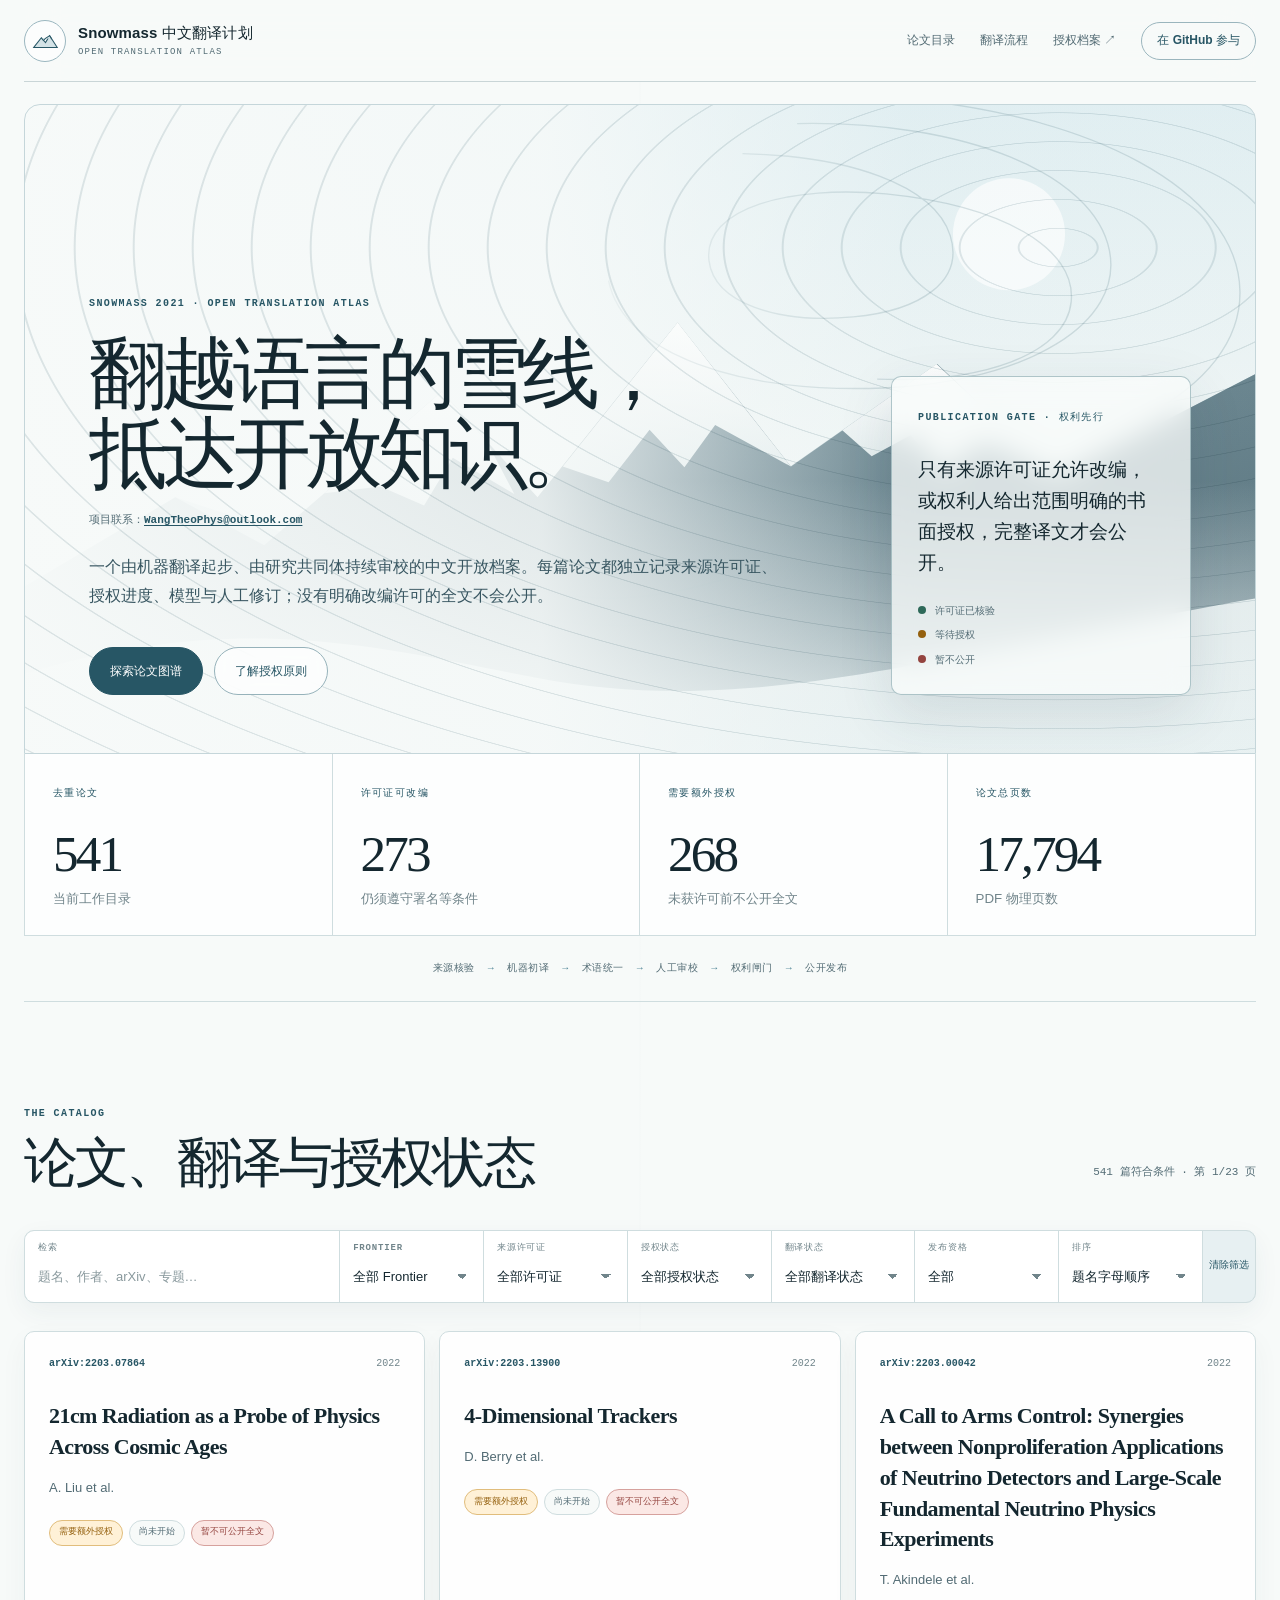
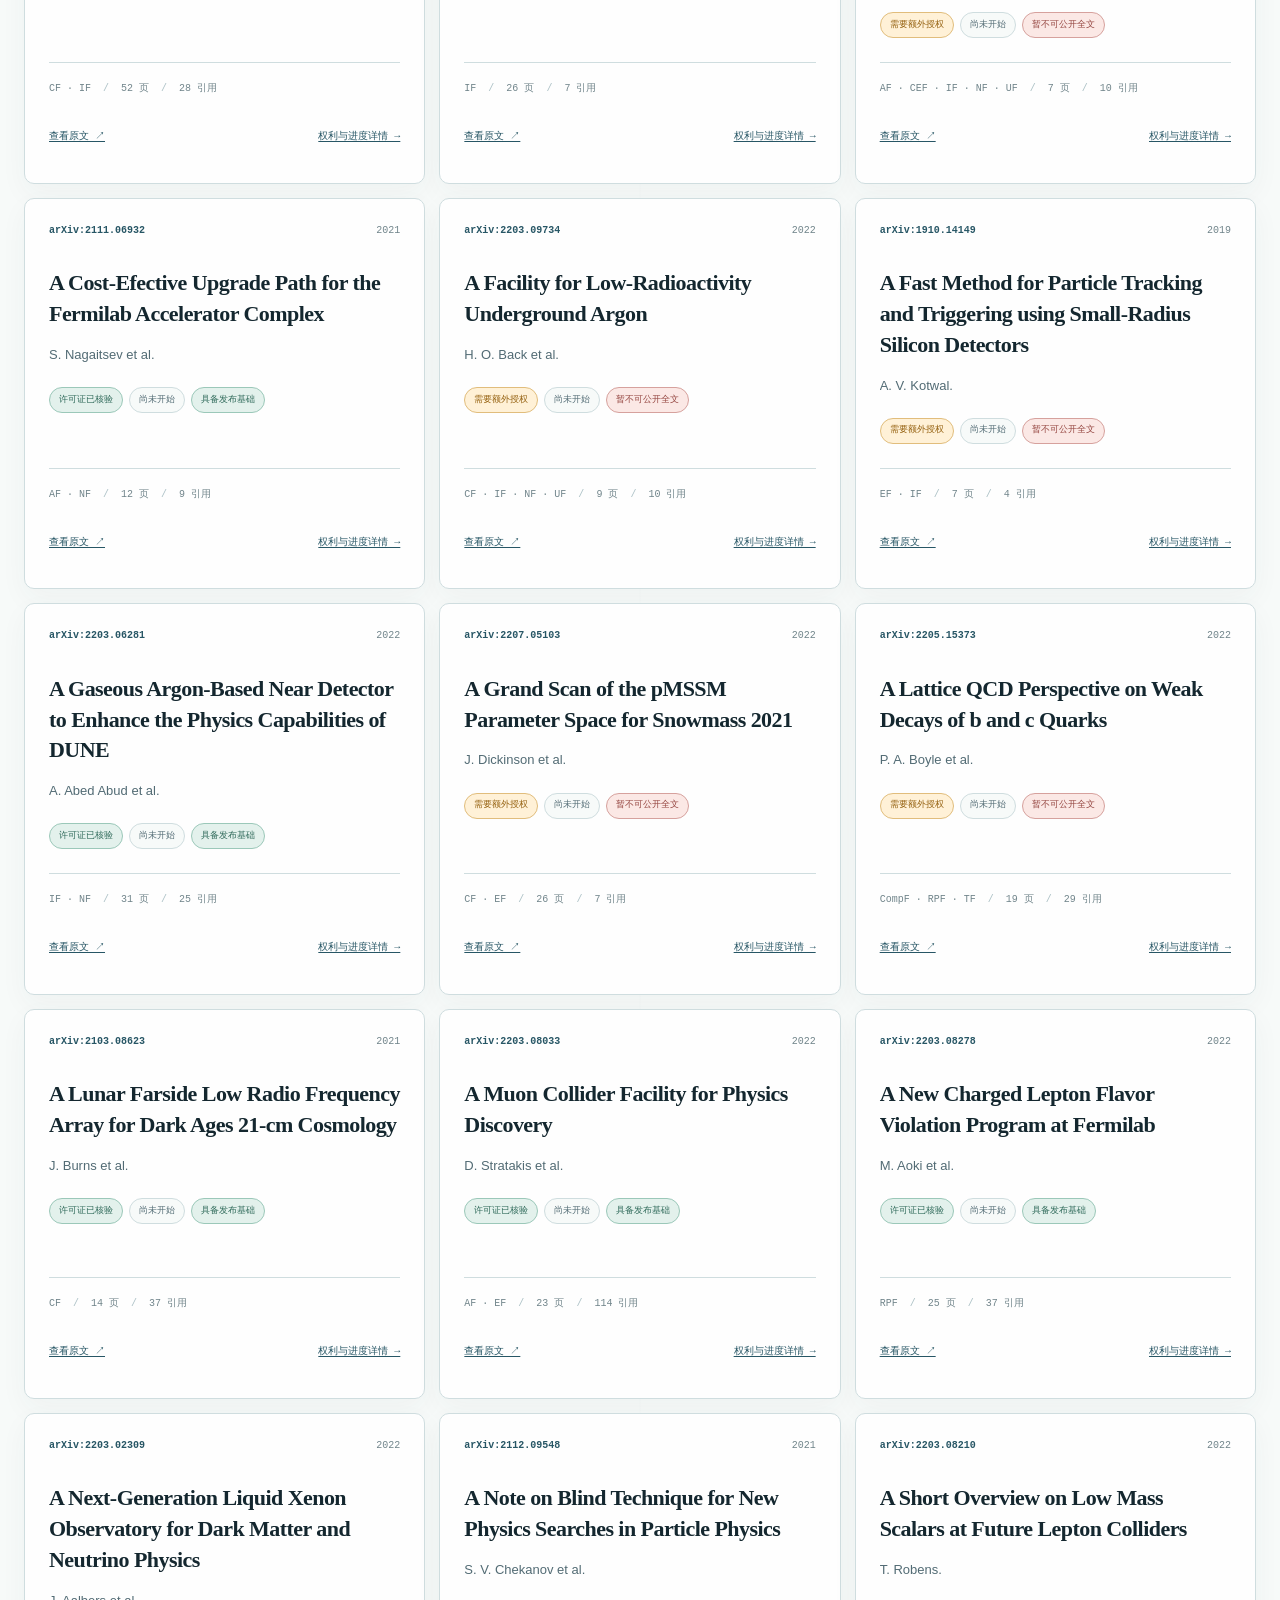
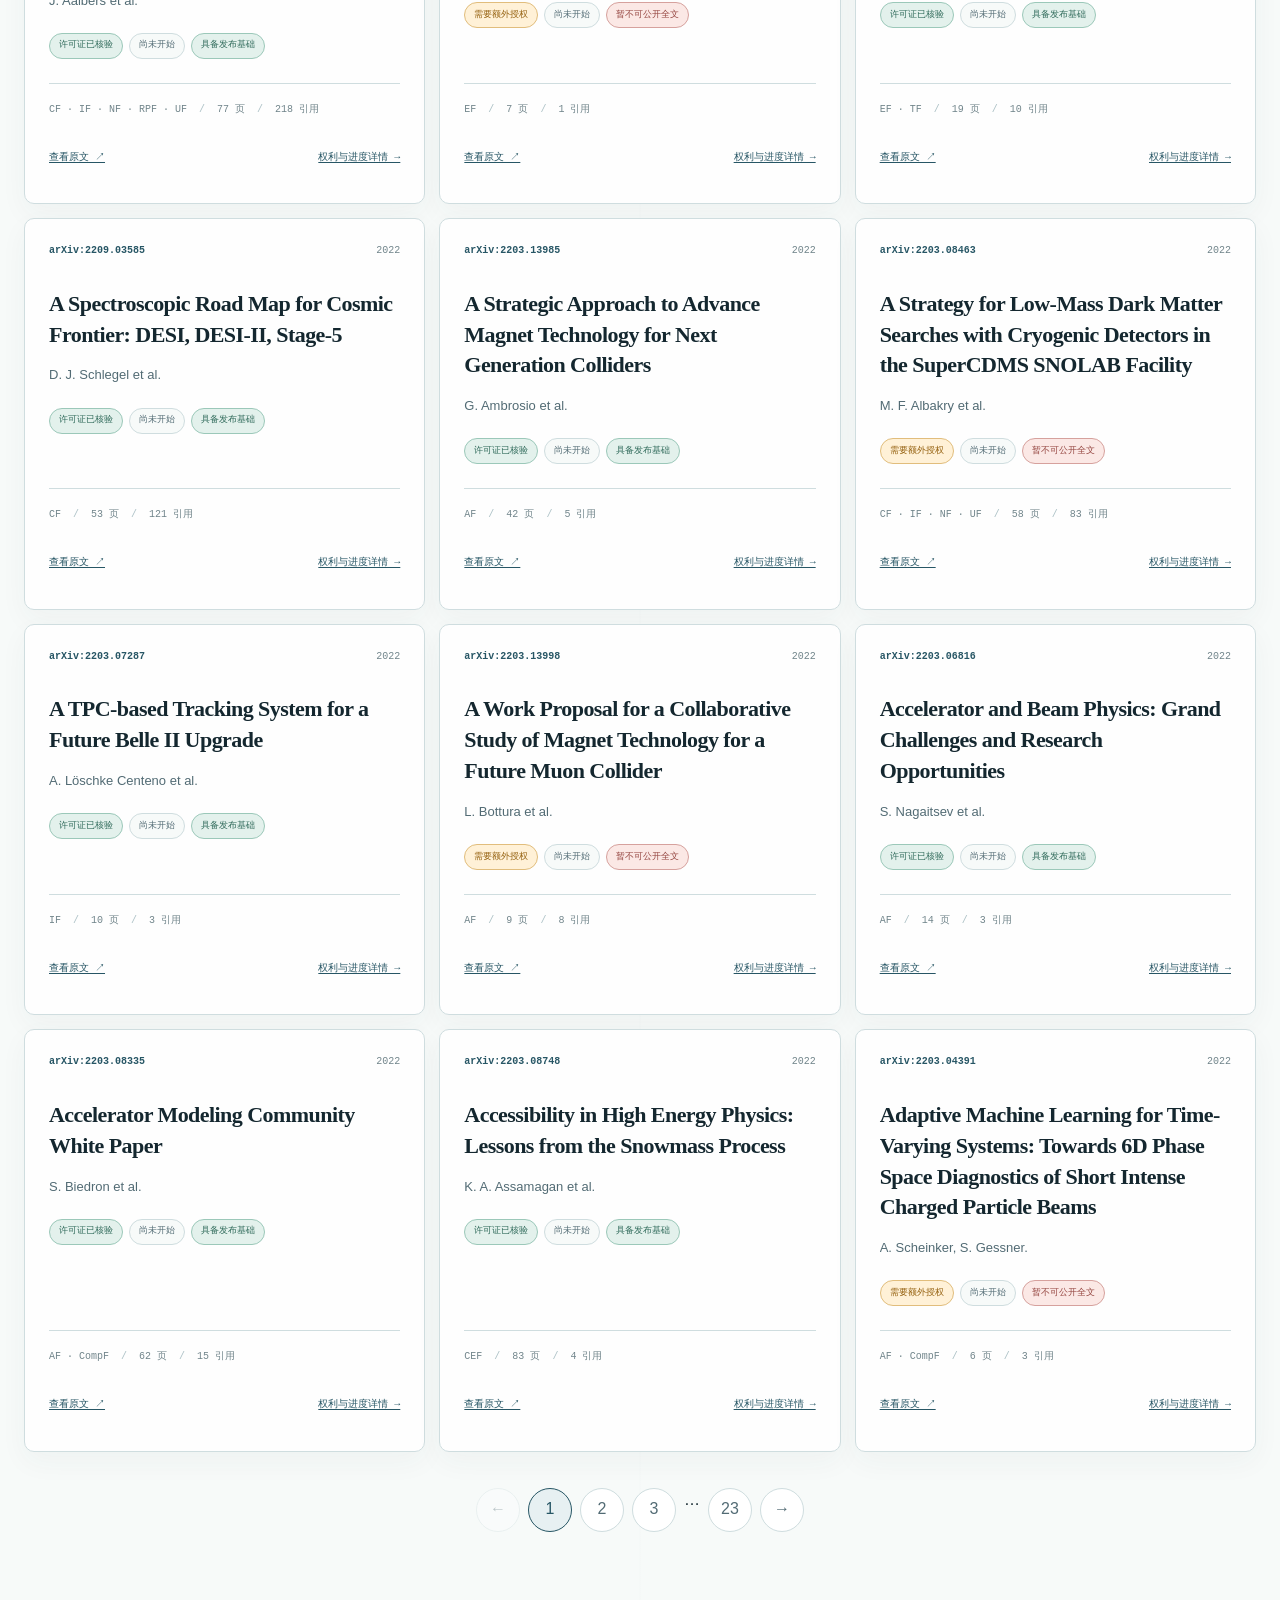
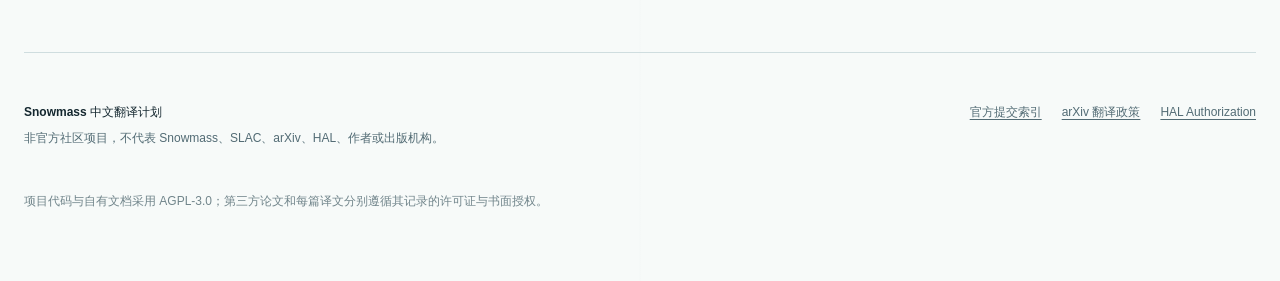
==== site/index.html @ 6446eee1 "Make project contact visible without weakening privacy The public project needs an obvious contact r" ====
<!doctype html>
<html lang="zh-CN">
  <head>
    <meta charset="utf-8">
    <meta name="viewport" content="width=device-width, initial-scale=1">
    <meta name="description" content="Snowmass 2021 白皮书中文翻译、来源许可证与授权进度的开放目录。">
    <meta name="color-scheme" content="light">
    <meta property="og:type" content="website">
    <meta property="og:title" content="Snowmass 中文翻译计划">
    <meta property="og:description" content="541 篇 Snowmass 2021 白皮书的非官方中文翻译、来源许可与授权进度目录。">
    <meta property="og:url" content="https://snowmass-physics-cn.netlify.app/">
    <title>Snowmass 中文翻译计划</title>
    <link rel="stylesheet" href="styles.css">
  </head>
  <body>
    <a class="skip-link" href="#catalog">跳到论文目录</a>

    <header class="site-header">
      <a class="brand" href="./" aria-label="Snowmass 中文翻译计划首页">
        <span class="brand-mark" aria-hidden="true">
          <svg viewBox="0 0 42 42" focusable="false"><path d="M4 31 15 17l6 7 6-10 11 17H4Z"/><path d="m15 17 3 4 3-3 6-4 3 5"/></svg>
        </span>
        <span>
          <strong>Snowmass 中文翻译计划</strong>
          <small>Open Translation Atlas</small>
        </span>
      </a>
      <nav aria-label="主要导航">
        <a href="#catalog">论文目录</a>
        <a href="#workflow">翻译流程</a>
        <a href="https://github.com/JunkaiWang-TheoPhy/Snowmass-Physics-CN/blob/main/docs/RIGHTS_PROTOCOL.md" rel="noreferrer">授权档案 ↗</a>
        <a class="nav-cta" href="https://github.com/JunkaiWang-TheoPhy/Snowmass-Physics-CN" rel="noreferrer">在 GitHub 参与</a>
      </nav>
    </header>

    <main>
      <section class="hero hero-landscape" aria-labelledby="hero-title">
        <div class="hero-copy">
          <p class="eyebrow">Snowmass 2021 · Open Translation Atlas</p>
          <h1 id="hero-title">翻越语言的雪线，<br>抵达开放知识。</h1>
          <p class="hero-contact">项目联系：<a href="mailto:WangTheoPhys@outlook.com">WangTheoPhys@outlook.com</a></p>
          <p class="hero-lede">
            一个由机器翻译起步、由研究共同体持续审校的中文开放档案。每篇论文都独立记录来源许可证、授权进度、模型与人工修订；没有明确改编许可的全文不会公开。
          </p>
          <div class="hero-actions">
            <a class="button button-primary" href="#catalog">探索论文图谱</a>
            <a class="button button-secondary" href="https://github.com/JunkaiWang-TheoPhy/Snowmass-Physics-CN/blob/main/docs/RIGHTS_PROTOCOL.md" rel="noreferrer">了解授权原则</a>
          </div>
        </div>

        <aside class="rights-principle" aria-label="发布闸门说明">
          <span class="principle-index">PUBLICATION GATE · 权利先行</span>
          <p>只有来源许可证允许改编，或权利人给出范围明确的书面授权，完整译文才会公开。</p>
          <div class="signal-row">
            <span><i class="signal signal-green"></i>许可证已核验</span>
            <span><i class="signal signal-amber"></i>等待授权</span>
            <span><i class="signal signal-red"></i>暂不公开</span>
          </div>
        </aside>
      </section>

      <section class="metrics" aria-label="项目统计">
        <article>
          <span class="metric-label">去重论文</span>
          <strong id="stat-catalog">—</strong>
          <small>当前工作目录</small>
        </article>
        <article>
          <span class="metric-label">许可证可改编</span>
          <strong id="stat-cleared">—</strong>
          <small>仍须遵守署名等条件</small>
        </article>
        <article>
          <span class="metric-label">需要额外授权</span>
          <strong id="stat-permission">—</strong>
          <small>未获许可前不公开全文</small>
        </article>
        <article>
          <span class="metric-label">论文总页数</span>
          <strong id="stat-pages">—</strong>
          <small>PDF 物理页数</small>
        </article>
      </section>

      <section class="protocol-strip" id="workflow" aria-label="工作流">
        <span>来源核验</span><b aria-hidden="true">→</b>
        <span>机器初译</span><b aria-hidden="true">→</b>
        <span>术语统一</span><b aria-hidden="true">→</b>
        <span>人工审校</span><b aria-hidden="true">→</b>
        <span>权利闸门</span><b aria-hidden="true">→</b>
        <span>公开发布</span>
      </section>

      <section class="catalog" id="catalog" aria-labelledby="catalog-title">
        <div class="section-heading">
          <div>
            <p class="eyebrow">THE CATALOG</p>
            <h2 id="catalog-title">论文、翻译与授权状态</h2>
          </div>
          <p id="result-count" class="result-count" aria-live="polite">正在加载目录…</p>
        </div>

        <form class="filters" id="filters" role="search">
          <label class="search-field">
            <span>检索</span>
            <input id="search" name="q" type="search" autocomplete="off" placeholder="题名、作者、arXiv、专题…">
          </label>
          <label>
            <span>Frontier</span>
            <select id="frontier" name="frontier">
              <option value="">全部 Frontier</option>
            </select>
          </label>
          <label>
            <span>来源许可证</span>
            <select id="license" name="license">
              <option value="">全部许可证</option>
            </select>
          </label>
          <label>
            <span>授权状态</span>
            <select id="authorization" name="authorization">
              <option value="">全部授权状态</option>
              <option value="license-cleared">许可证已核验</option>
              <option value="needs-permission">需要额外授权</option>
              <option value="contacted">已联系</option>
              <option value="response-pending">等待回复</option>
              <option value="permission-granted">已获书面授权</option>
              <option value="permission-denied">未获授权</option>
            </select>
          </label>
          <label>
            <span>翻译状态</span>
            <select id="translation" name="translation">
              <option value="">全部翻译状态</option>
              <option value="not-started">尚未开始</option>
              <option value="machine-draft">机器初译</option>
              <option value="human-review">人工审校</option>
              <option value="published">已公开</option>
            </select>
          </label>
          <label>
            <span>发布资格</span>
            <select id="publication" name="publication">
              <option value="">全部</option>
              <option value="allowed">具备发布基础</option>
              <option value="blocked">暂不可公开全文</option>
            </select>
          </label>
          <label>
            <span>排序</span>
            <select id="sort" name="sort">
              <option value="title">题名字母顺序</option>
              <option value="citations">引用数从高到低</option>
              <option value="impact">影响力代理从高到低</option>
              <option value="pages">篇幅从长到短</option>
              <option value="year">年份从新到旧</option>
            </select>
          </label>
          <button class="reset-button" id="reset-filters" type="reset">清除筛选</button>
        </form>

        <div id="paper-grid" class="paper-grid" aria-live="polite"></div>
        <nav id="pagination" class="pagination" aria-label="论文目录分页"></nav>
      </section>

      <section id="detail-panel" class="detail-panel" hidden aria-labelledby="detail-title"></section>
    </main>

    <footer>
      <div>
        <strong>Snowmass 中文翻译计划</strong>
        <p>非官方社区项目，不代表 Snowmass、SLAC、arXiv、HAL、作者或出版机构。</p>
      </div>
      <div class="footer-links">
        <a href="https://atlaswww.hep.anl.gov/snowmass21/doku.php?id=submissions:start" rel="noreferrer">官方提交索引</a>
        <a href="https://info.arxiv.org/help/translations.html" rel="noreferrer">arXiv 翻译政策</a>
        <a href="https://about.hal.science/en/hal-authorisation-v1/" rel="noreferrer">HAL Authorization</a>
      </div>
      <p class="footer-fineprint">项目代码与自有文档采用 AGPL-3.0；第三方论文和每篇译文分别遵循其记录的许可证与书面授权。</p>
    </footer>

    <noscript>本目录需要 JavaScript 才能加载 541 篇论文的筛选与详情。</noscript>
    <script type="module" src="app.js"></script>
  </body>
</html>
---- site/styles.css ----
:root {
  --snow: #f7faf9;
  --paper: #fffefa;
  --ice: #e7f0f2;
  --ice-deep: #d3e2e6;
  --ink: #14272f;
  --muted: #526b74;
  --faint: #71858b;
  --line: #cfdddf;
  --glacier: #4c8294;
  --glacier-dark: #275665;
  --pine: #2e6959;
  --pine-soft: #e3f1ec;
  --amber: #94600e;
  --amber-soft: #fff1d7;
  --red: #94443f;
  --red-soft: #fbe8e5;
  --max: 1440px;
  --radius: 10px;
  font-family: Inter, ui-sans-serif, -apple-system, BlinkMacSystemFont, "Segoe UI", "Noto Sans SC", sans-serif;
  color: var(--ink);
  background: var(--snow);
  font-synthesis: none;
}

* { box-sizing: border-box; }
html { scroll-behavior: smooth; }
body {
  min-width: 320px;
  margin: 0;
  overflow-x: hidden;
  background:
    linear-gradient(90deg, transparent 49.95%, rgba(54, 92, 104, 0.035) 50%, transparent 50.05%),
    var(--snow);
  color: var(--ink);
  line-height: 1.55;
}

a { color: inherit; text-decoration-thickness: 1px; text-underline-offset: .24em; }
button, input, select { font: inherit; }
button, a { -webkit-tap-highlight-color: transparent; }
:focus-visible { outline: 3px solid var(--glacier-dark); outline-offset: 3px; }

.skip-link {
  position: fixed;
  top: 12px;
  left: 12px;
  z-index: 30;
  padding: 10px 14px;
  background: var(--glacier-dark);
  color: #fff;
  transform: translateY(-160%);
}
.skip-link:focus { transform: none; }

.site-header, main, footer { width: min(calc(100% - 48px), var(--max)); margin-inline: auto; }
.site-header {
  position: sticky;
  top: 0;
  z-index: 20;
  display: flex;
  min-height: 82px;
  align-items: center;
  justify-content: space-between;
  border-bottom: 1px solid rgba(112, 143, 151, .35);
  background: rgba(247, 250, 249, .88);
  backdrop-filter: blur(18px);
}
.brand { display: flex; gap: 12px; align-items: center; text-decoration: none; }
.brand-mark {
  display: grid;
  width: 42px;
  height: 42px;
  place-items: center;
  border: 1px solid #9ab6bf;
  border-radius: 50%;
  background: rgba(255, 255, 255, .7);
}
.brand-mark svg { width: 29px; fill: var(--ice-deep); stroke: var(--glacier-dark); stroke-width: 1.5; }
.brand strong, .brand small { display: block; }
.brand strong { font-size: 15px; letter-spacing: .01em; }
.brand small {
  margin-top: 2px;
  color: var(--muted);
  font-family: ui-monospace, SFMono-Regular, Menlo, monospace;
  font-size: 9px;
  letter-spacing: .13em;
  text-transform: uppercase;
}
.site-header nav { display: flex; gap: 25px; align-items: center; font-size: 12px; }
.site-header nav a { color: var(--muted); text-decoration: none; }
.site-header nav a:hover { color: var(--glacier-dark); }
.site-header nav .nav-cta {
  min-height: 38px;
  display: inline-flex;
  align-items: center;
  padding: 0 15px;
  border: 1px solid #9ab5bd;
  border-radius: 999px;
  color: var(--glacier-dark);
  font-weight: 700;
}

.hero {
  position: relative;
  display: grid;
  grid-template-columns: minmax(0, 1.45fr) minmax(300px, .58fr);
  gap: clamp(42px, 7vw, 110px);
  min-height: 650px;
  align-items: end;
  margin-top: 22px;
  padding: 94px clamp(28px, 5vw, 76px) 58px;
  overflow: hidden;
  border: 1px solid #c5d6da;
  border-radius: 16px 16px 0 0;
  isolation: isolate;
}
.hero-landscape {
  background-image:
    linear-gradient(90deg, rgba(247, 250, 249, .98) 0%, rgba(247, 250, 249, .86) 42%, rgba(247, 250, 249, .14) 72%),
    linear-gradient(0deg, rgba(230, 240, 241, .95) 0%, transparent 42%),
    url("assets/snowmass-mountain.svg");
  background-position: center;
  background-size: cover;
}
.hero::after {
  position: absolute;
  inset: 0;
  z-index: -1;
  background: repeating-radial-gradient(ellipse at 84% 22%, transparent 0 38px, rgba(37, 86, 101, .13) 39px 40px, transparent 41px 59px);
  content: "";
  mix-blend-mode: multiply;
  pointer-events: none;
}
.hero-copy, .rights-principle { min-width: 0; }
.eyebrow, .principle-index, .metric-label {
  margin: 0;
  color: var(--glacier-dark);
  font-family: ui-monospace, SFMono-Regular, Menlo, monospace;
  font-size: 10px;
  font-weight: 750;
  letter-spacing: .14em;
  text-transform: uppercase;
}
.hero h1 {
  max-width: 850px;
  margin: 22px 0 18px;
  font-family: "Songti SC", "Noto Serif CJK SC", STSong, Georgia, serif;
  font-size: clamp(52px, 6.1vw, 94px);
  font-weight: 600;
  letter-spacing: -.075em;
  line-height: 1.03;
}
.hero-contact { margin: 0 0 24px; color: var(--muted); font-family: ui-monospace, SFMono-Regular, Menlo, monospace; font-size: 11px; }
.hero-contact a { color: var(--glacier-dark); font-weight: 700; text-underline-offset: .22em; }
.hero-contact a:hover { color: #173f4d; }
.hero-lede { max-width: 700px; margin: 0; color: #385661; font-size: clamp(16px, 1.25vw, 20px); line-height: 1.8; }
.hero-actions { display: flex; flex-wrap: wrap; gap: 11px; margin-top: 36px; }
.button {
  display: inline-flex;
  min-height: 48px;
  align-items: center;
  justify-content: center;
  padding: 0 20px;
  border: 1px solid #96b2ba;
  border-radius: 999px;
  font-size: 12px;
  font-weight: 750;
  text-decoration: none;
}
.button-primary { border-color: var(--glacier-dark); background: var(--glacier-dark); color: #fff; }
.button-primary:hover { background: #173f4d; }
.button-secondary { background: rgba(255, 255, 255, .7); color: var(--glacier-dark); backdrop-filter: blur(8px); }
.button-secondary:hover { background: #fff; }
.rights-principle {
  padding: 26px;
  border: 1px solid rgba(130, 163, 172, .62);
  border-radius: var(--radius);
  background: rgba(250, 253, 252, .76);
  box-shadow: 0 18px 55px rgba(38, 69, 79, .12);
  backdrop-filter: blur(14px);
}
.rights-principle p { margin: 28px 0 25px; font-family: "Songti SC", STSong, Georgia, serif; font-size: 19px; line-height: 1.62; }
.signal-row { display: grid; gap: 9px; color: var(--muted); font-family: ui-monospace, SFMono-Regular, Menlo, monospace; font-size: 10px; }
.signal { display: inline-block; width: 8px; height: 8px; margin-right: 9px; border-radius: 50%; }
.signal-green { background: var(--pine); }
.signal-amber { background: var(--amber); }
.signal-red { background: var(--red); }

.metrics { display: grid; grid-template-columns: repeat(4, 1fr); border: 1px solid var(--line); border-top: 0; background: rgba(255, 255, 255, .82); }
.metrics article { min-height: 168px; padding: 25px 28px; border-right: 1px solid var(--line); }
.metrics article:last-child { border-right: 0; }
.metrics strong { display: block; margin-top: 24px; font-family: Georgia, serif; font-size: clamp(38px, 4vw, 61px); font-weight: 500; letter-spacing: -.055em; line-height: 1; }
.metrics small { display: block; margin-top: 10px; color: var(--faint); }
.protocol-strip {
  display: flex;
  flex-wrap: wrap;
  gap: 13px;
  align-items: center;
  justify-content: center;
  padding: 25px;
  border-bottom: 1px solid var(--line);
  color: var(--muted);
  font-family: ui-monospace, SFMono-Regular, Menlo, monospace;
  font-size: 10px;
  letter-spacing: .05em;
}
.protocol-strip b { color: var(--glacier); }

.catalog { padding: 104px 0 120px; }
.section-heading { display: flex; gap: 30px; align-items: end; justify-content: space-between; margin-bottom: 38px; }
.section-heading h2 {
  margin: 12px 0 0;
  font-family: "Songti SC", "Noto Serif CJK SC", STSong, Georgia, serif;
  font-size: clamp(35px, 4.2vw, 62px);
  font-weight: 600;
  letter-spacing: -.055em;
  line-height: 1.08;
}
.result-count { color: var(--muted); font-family: ui-monospace, SFMono-Regular, Menlo, monospace; font-size: 11px; }
.filters {
  display: grid;
  grid-template-columns: 2.2fr repeat(6, minmax(140px, 1fr)) auto;
  gap: 1px;
  margin-bottom: 28px;
  overflow: hidden;
  border: 1px solid var(--line);
  border-radius: var(--radius);
  background: var(--line);
  box-shadow: 0 9px 26px rgba(40, 70, 78, .06);
}
.filters label { display: grid; gap: 7px; min-width: 0; padding: 11px 13px; background: #fff; }
.filters label span { color: var(--faint); font-family: ui-monospace, SFMono-Regular, Menlo, monospace; font-size: 9px; font-weight: 700; letter-spacing: .09em; text-transform: uppercase; }
.filters input, .filters select { width: 100%; min-width: 0; min-height: 28px; padding: 0; border: 0; outline: 0; background-color: transparent; color: var(--ink); font-size: 13px; }
.filters input::placeholder { color: #89999d; }
.filters select { appearance: none; background-image: linear-gradient(45deg, transparent 50%, var(--faint) 50%), linear-gradient(135deg, var(--faint) 50%, transparent 50%); background-position: calc(100% - 8px) 50%, calc(100% - 3px) 50%; background-repeat: no-repeat; background-size: 5px 5px; }
.reset-button { min-height: 50px; border: 0; background: var(--ice); color: var(--glacier-dark); cursor: pointer; font-family: ui-monospace, SFMono-Regular, Menlo, monospace; font-size: 10px; font-weight: 700; }
.reset-button:hover { background: var(--ice-deep); }

.paper-grid { display: grid; grid-template-columns: repeat(3, minmax(0, 1fr)); gap: 14px; }
.paper-card {
  display: flex;
  min-height: 390px;
  flex-direction: column;
  padding: 24px;
  border: 1px solid var(--line);
  border-radius: var(--radius);
  background: rgba(255, 255, 255, .9);
  box-shadow: 0 10px 28px rgba(37, 66, 75, .045);
  transition: border-color 160ms ease, box-shadow 160ms ease, transform 160ms ease;
}
.paper-card:hover { z-index: 1; border-color: #90b0b9; box-shadow: 0 17px 40px rgba(37, 66, 75, .11); transform: translateY(-3px); }
.paper-card-top, .paper-card-footer, .paper-meta { display: flex; gap: 12px; align-items: center; justify-content: space-between; }
.paper-id { overflow: hidden; color: var(--glacier-dark); font-family: ui-monospace, SFMono-Regular, Menlo, monospace; font-size: 10px; font-weight: 700; text-overflow: ellipsis; white-space: nowrap; }
.paper-year { color: var(--faint); font-family: ui-monospace, SFMono-Regular, Menlo, monospace; font-size: 10px; }
.paper-card h3 { margin: 30px 0 15px; font-family: "Songti SC", STSong, Georgia, serif; font-size: 22px; font-weight: 650; letter-spacing: -.025em; line-height: 1.4; }
.paper-authors { display: -webkit-box; overflow: hidden; margin: 0 0 22px; color: var(--muted); font-size: 13px; -webkit-box-orient: vertical; -webkit-line-clamp: 2; }
.badges { display: flex; flex-wrap: wrap; gap: 6px; margin-bottom: 24px; }
.badge { display: inline-flex; min-height: 26px; align-items: center; padding: 3px 9px; border: 1px solid var(--line); border-radius: 999px; color: var(--muted); background: var(--snow); font-family: ui-monospace, SFMono-Regular, Menlo, monospace; font-size: 9px; line-height: 1.2; }
.badge-cleared, .badge-published { border-color: #9bc8b9; background: var(--pine-soft); color: var(--pine); }
.badge-pending, .badge-draft { border-color: #e1bd7c; background: var(--amber-soft); color: var(--amber); }
.badge-blocked { border-color: #d6a19d; background: var(--red-soft); color: var(--red); }
.paper-meta { flex-wrap: wrap; justify-content: flex-start; margin-top: auto; padding-top: 18px; border-top: 1px solid var(--line); color: var(--faint); font-family: ui-monospace, SFMono-Regular, Menlo, monospace; font-size: 10px; }
.paper-meta span + span::before { margin-right: 12px; color: #abc0c5; content: "/"; }
.paper-card-footer { margin-top: 18px; }
.paper-card-footer a, .paper-detail-button { min-height: 44px; display: inline-flex; align-items: center; color: var(--glacier-dark); font-family: ui-monospace, SFMono-Regular, Menlo, monospace; font-size: 10px; }
.paper-detail-button { padding: 0; border: 0; background: transparent; cursor: pointer; text-decoration: underline; text-underline-offset: .24em; }
.paper-card-footer a:hover, .paper-detail-button:hover { color: #173f4d; }
.empty-state, .loading-state, .error-state { grid-column: 1 / -1; min-height: 300px; padding: 60px; border: 1px solid var(--line); border-radius: var(--radius); background: #fff; text-align: center; }
.empty-state strong, .error-state strong { display: block; margin-bottom: 8px; font-family: Georgia, serif; font-size: 24px; }
.empty-state p, .error-state p { color: var(--muted); }

.pagination { display: flex; flex-wrap: wrap; gap: 8px; justify-content: center; margin-top: 36px; }
.pagination button { min-width: 44px; height: 44px; border: 1px solid var(--line); border-radius: 50%; background: #fff; color: var(--muted); cursor: pointer; }
.pagination button:hover, .pagination button[aria-current="page"] { border-color: var(--glacier-dark); background: var(--ice); color: var(--glacier-dark); }
.pagination button:disabled { cursor: not-allowed; opacity: .35; }

.detail-panel { margin-top: 26px; padding: 40px clamp(24px, 4vw, 58px) 100px; border: 1px solid #dddcd4; border-radius: 14px 14px 0 0; background: var(--paper); box-shadow: 0 20px 60px rgba(48, 62, 65, .08); }
.detail-back { min-height: 44px; padding: 0; border: 0; background: transparent; color: var(--glacier-dark); cursor: pointer; font-family: ui-monospace, SFMono-Regular, Menlo, monospace; font-size: 11px; }
.detail-header { display: grid; grid-template-columns: minmax(0, 1.55fr) minmax(280px, .6fr); gap: clamp(40px, 8vw, 130px); padding: 58px 0 66px; border-bottom: 1px solid #d9d9d1; }
.detail-header h1 { max-width: 1000px; margin: 20px 0 24px; font-family: "Songti SC", "Noto Serif CJK SC", STSong, Georgia, serif; font-size: clamp(39px, 5vw, 74px); font-weight: 600; letter-spacing: -.06em; line-height: 1.08; }
.detail-authors { color: var(--muted); font-size: 16px; }
.detail-status { align-self: end; padding: 25px; border: 1px solid #cfdedb; border-top: 4px solid var(--pine); border-radius: 7px; background: #f5f9f6; }
.detail-status .badge { margin: 4px 4px 4px 0; }
.detail-grid { display: grid; grid-template-columns: repeat(2, minmax(0, 1fr)); gap: 1px; margin-top: 1px; background: #d9d9d1; }
.detail-block { min-width: 0; padding: 30px; background: var(--paper); }
.detail-block h2 { margin: 0 0 24px; color: var(--faint); font-family: ui-monospace, SFMono-Regular, Menlo, monospace; font-size: 10px; letter-spacing: .1em; text-transform: uppercase; }
.definition-list { display: grid; grid-template-columns: minmax(120px, .45fr) 1fr; gap: 13px 20px; margin: 0; }
.definition-list dt { color: var(--faint); font-size: 12px; }
.definition-list dd { min-width: 0; margin: 0; overflow-wrap: anywhere; font-size: 13px; }
.condition-list, .topic-list { margin: 0; padding-left: 20px; color: var(--muted); font-size: 13px; }
.condition-list li, .topic-list li { margin: 8px 0; }
.detail-actions { display: flex; flex-wrap: wrap; gap: 12px; margin-top: 30px; }

footer { display: grid; grid-template-columns: 1fr auto; gap: 36px 60px; padding: 50px 0 70px; border-top: 1px solid var(--line); color: var(--muted); font-size: 12px; }
footer strong { color: var(--ink); }
footer p { margin: 8px 0 0; }
.footer-links { display: flex; flex-wrap: wrap; gap: 20px; }
.footer-fineprint { grid-column: 1 / -1; max-width: 900px; color: var(--faint); }
.error-page { display: grid; min-height: 100vh; place-items: center; }
.error-card { width: min(calc(100% - 40px), 720px); padding: 50px; border: 1px solid var(--line); border-top: 4px solid var(--glacier); border-radius: var(--radius); background: #fff; }
.error-card h1 { margin: 25px 0; font-family: Georgia, serif; font-size: clamp(38px, 7vw, 72px); letter-spacing: -.06em; }
.error-card p:not(.eyebrow) { margin-bottom: 35px; color: var(--muted); }

@media (max-width: 1180px) {
  .site-header nav a:nth-child(2) { display: none; }
  .filters { grid-template-columns: repeat(4, 1fr); }
  .search-field { grid-column: span 2; }
  .paper-grid { grid-template-columns: repeat(2, minmax(0, 1fr)); }
}

@media (max-width: 860px) {
  .site-header, main, footer { width: min(calc(100% - 28px), var(--max)); }
  .site-header { min-height: 72px; }
  .site-header nav a:not(.nav-cta) { display: none; }
  .brand strong { font-size: 13px; }
  .brand small { display: none; }
  .hero { grid-template-columns: 1fr; gap: 44px; min-height: 720px; padding: 68px 28px 34px; }
  .hero-landscape { background-image: linear-gradient(180deg, rgba(247, 250, 249, .97) 0%, rgba(247, 250, 249, .72) 50%, rgba(228, 239, 241, .72) 100%), url("assets/snowmass-mountain.svg"); }
  .hero h1 { letter-spacing: -.06em; }
  .rights-principle { max-width: 500px; }
  .metrics { grid-template-columns: repeat(2, 1fr); }
  .metrics article:nth-child(2) { border-right: 0; }
  .metrics article:nth-child(-n + 2) { border-bottom: 1px solid var(--line); }
  .section-heading { display: block; }
  .result-count { margin-top: 18px; }
  .filters { grid-template-columns: repeat(2, 1fr); }
  .search-field { grid-column: 1 / -1; }
  .detail-header, .detail-grid { grid-template-columns: 1fr; }
}

@media (max-width: 720px) {
  .site-header nav { gap: 10px; }
  .nav-cta { font-size: 10px; }
  .brand-mark { width: 36px; height: 36px; }
  .hero { min-height: auto; margin-top: 12px; padding: 56px 21px 22px; border-radius: 12px 12px 0 0; }
  .hero h1 { font-size: clamp(43px, 13vw, 61px); }
  .hero-lede { font-size: 15px; }
  .rights-principle { padding: 20px; }
  .metrics { grid-template-columns: 1fr; }
  .metrics article { min-height: 140px; border-right: 0; border-bottom: 1px solid var(--line); }
  .metrics article:last-child { border-bottom: 0; }
  .protocol-strip { justify-content: flex-start; }
  .catalog { padding-top: 72px; }
  .filters, .paper-grid { grid-template-columns: 1fr; }
  .filters label, .search-field { grid-column: 1; }
  .paper-card { min-height: 350px; }
  .empty-state, .error-state { padding: 44px 22px; }
  .detail-panel { width: calc(100% + 8px); margin-left: -4px; padding: 28px 19px 72px; }
  .detail-header { padding: 38px 0 44px; }
  .detail-header h1 { font-size: clamp(36px, 11vw, 54px); }
  .definition-list { grid-template-columns: 1fr; gap: 3px; }
  .definition-list dd { margin-bottom: 13px; }
  footer { grid-template-columns: 1fr; }
  .footer-fineprint { grid-column: 1; }
}

@media (prefers-reduced-motion: reduce) {
  html { scroll-behavior: auto; }
  *, *::before, *::after { scroll-behavior: auto !important; transition: none !important; }
}
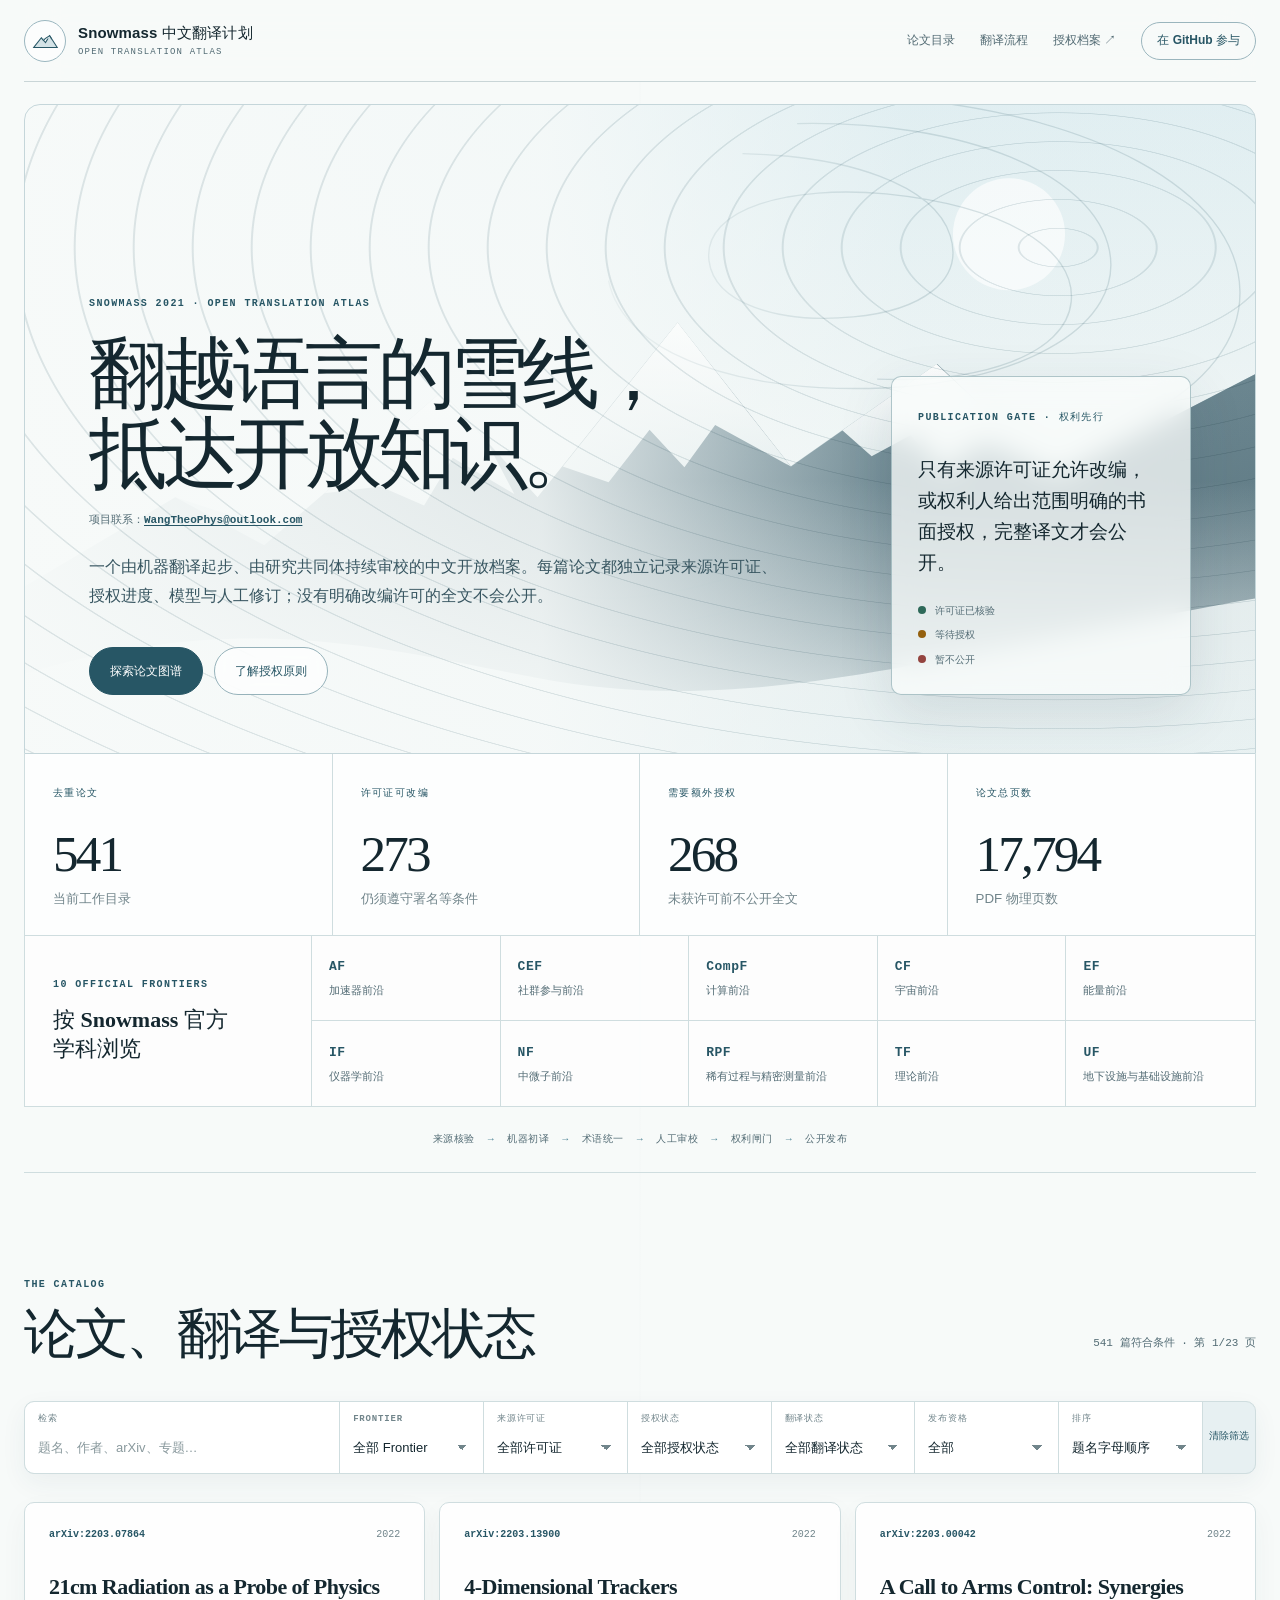
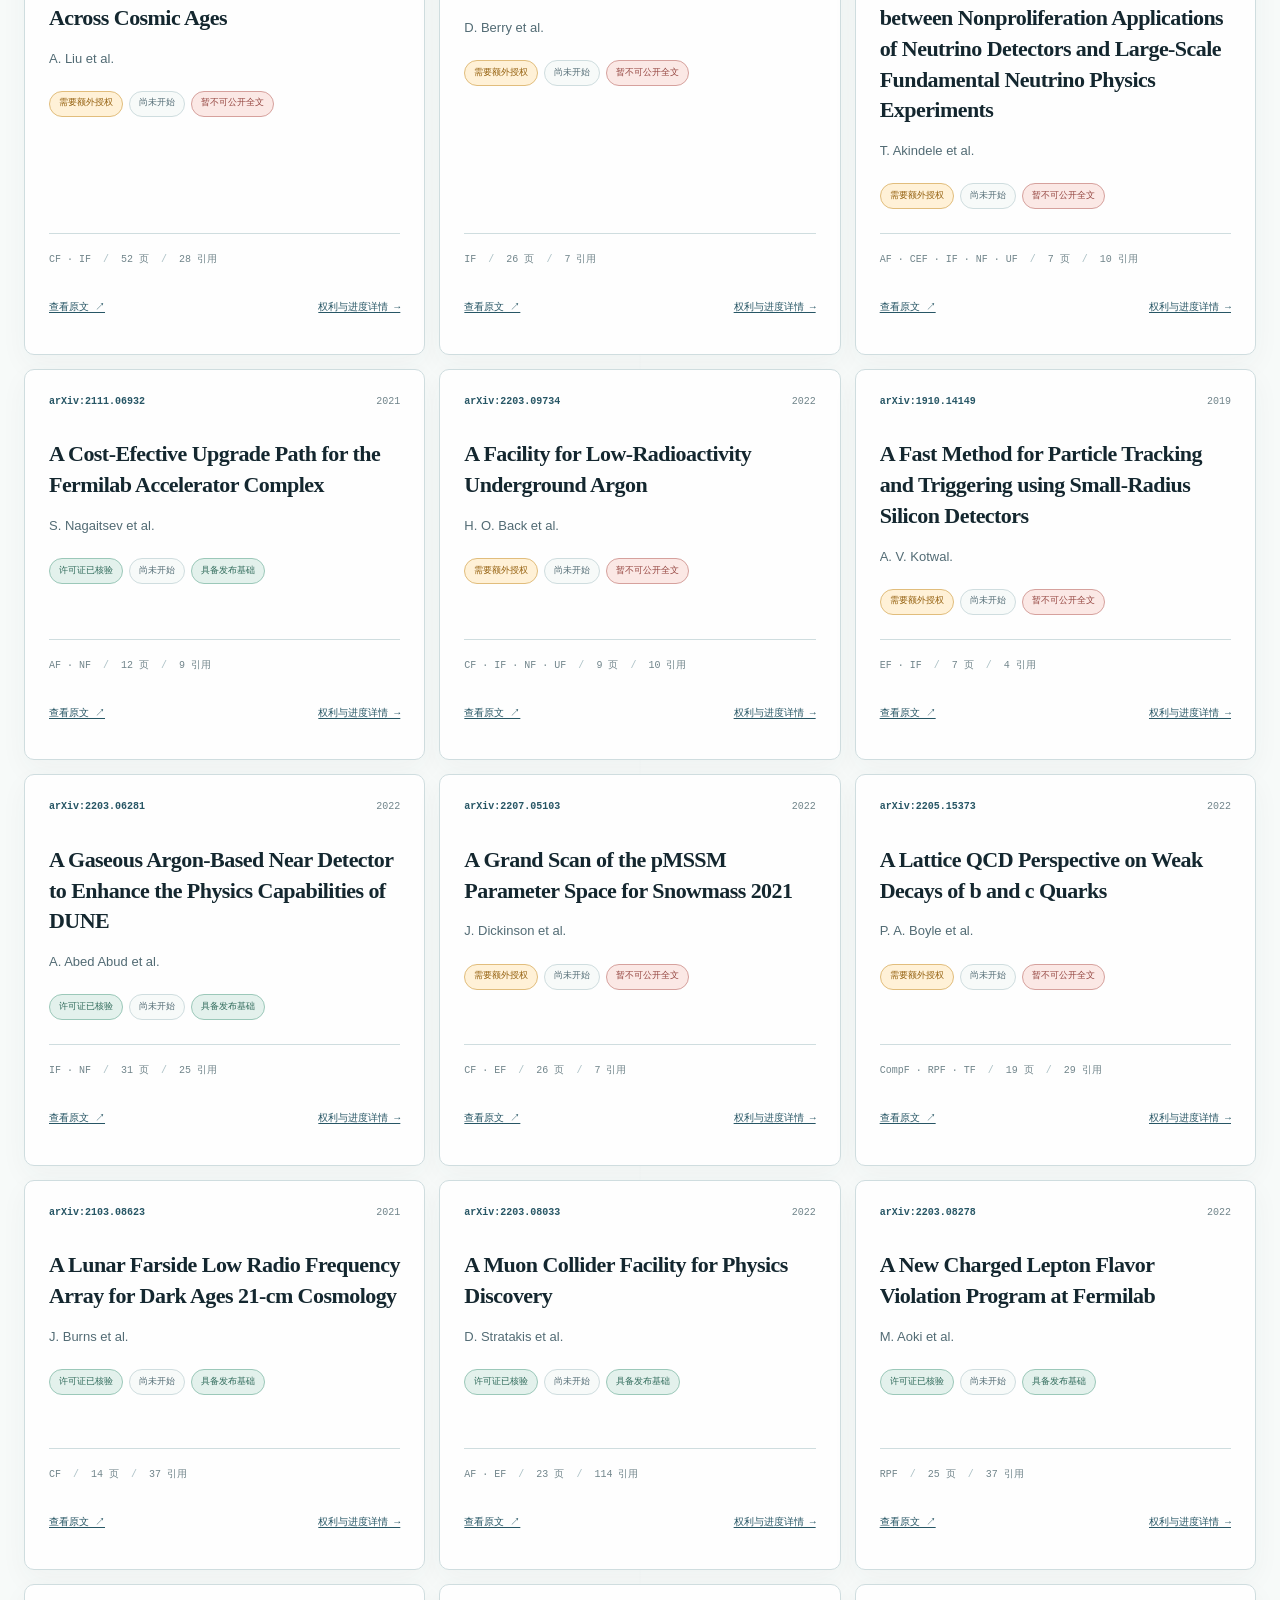
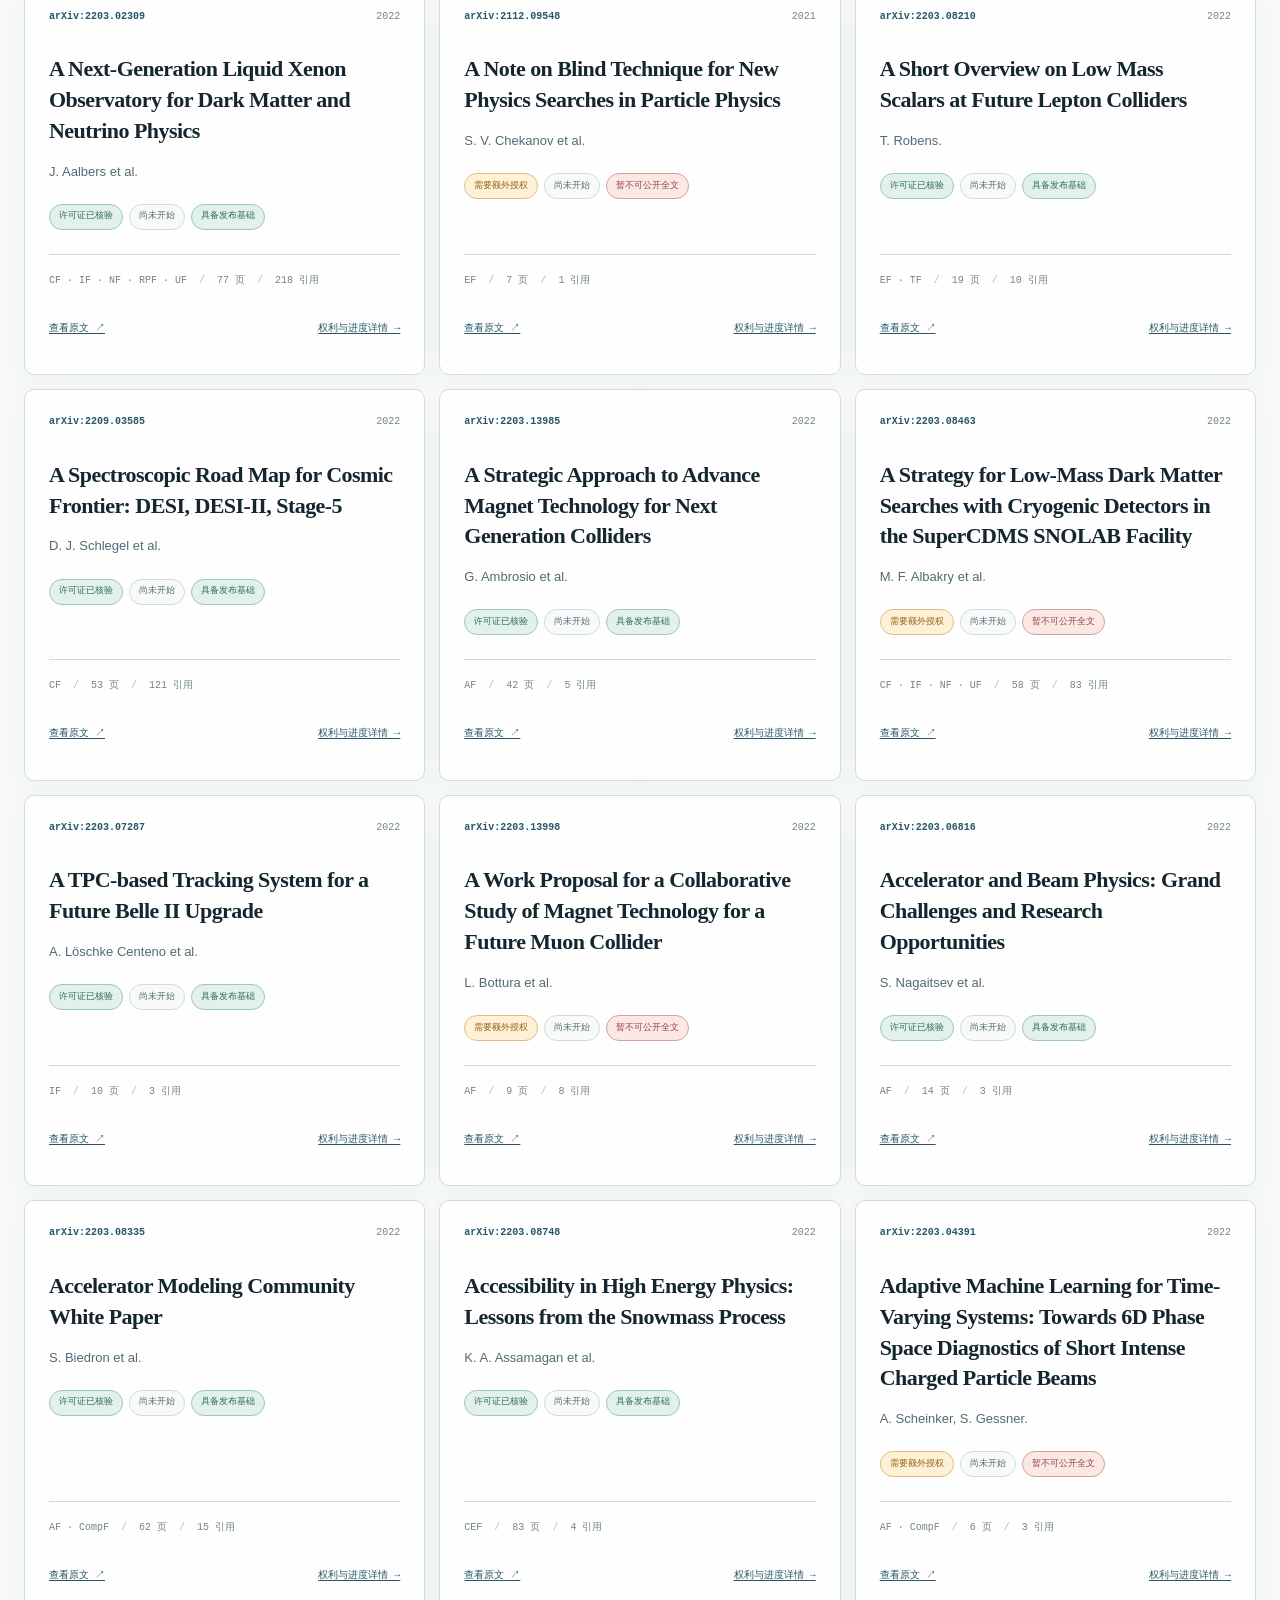
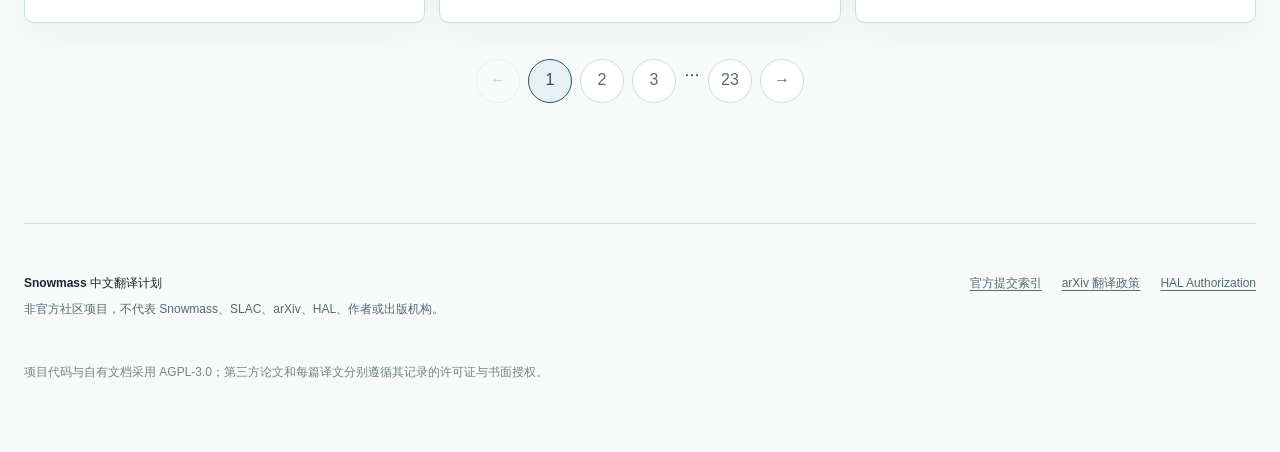
==== commit 276b7df5: "Make the official Frontiers visible before the workflow The ten Snowmass classifications now form a " ====
--- a/site/index.html
+++ b/site/index.html
@@ -82,6 +82,25 @@
         </article>
       </section>
 
+      <nav class="frontier-nav" aria-label="Snowmass 十个研究前沿">
+        <div class="frontier-nav-heading">
+          <span class="eyebrow">10 OFFICIAL FRONTIERS</span>
+          <strong>按 Snowmass 官方学科浏览</strong>
+        </div>
+        <div class="frontier-nav-grid">
+          <a href="?frontier=AF#catalog"><b>AF</b><span>加速器前沿</span></a>
+          <a href="?frontier=CEF#catalog"><b>CEF</b><span>社群参与前沿</span></a>
+          <a href="?frontier=CompF#catalog"><b>CompF</b><span>计算前沿</span></a>
+          <a href="?frontier=CF#catalog"><b>CF</b><span>宇宙前沿</span></a>
+          <a href="?frontier=EF#catalog"><b>EF</b><span>能量前沿</span></a>
+          <a href="?frontier=IF#catalog"><b>IF</b><span>仪器学前沿</span></a>
+          <a href="?frontier=NF#catalog"><b>NF</b><span>中微子前沿</span></a>
+          <a href="?frontier=RPF#catalog"><b>RPF</b><span>稀有过程与精密测量前沿</span></a>
+          <a href="?frontier=TF#catalog"><b>TF</b><span>理论前沿</span></a>
+          <a href="?frontier=UF#catalog"><b>UF</b><span>地下设施与基础设施前沿</span></a>
+        </div>
+      </nav>
+
       <section class="protocol-strip" id="workflow" aria-label="工作流">
         <span>来源核验</span><b aria-hidden="true">→</b>
         <span>机器初译</span><b aria-hidden="true">→</b>
--- a/site/styles.css
+++ b/site/styles.css
@@ -192,6 +192,57 @@
 .metrics article:last-child { border-right: 0; }
 .metrics strong { display: block; margin-top: 24px; font-family: Georgia, serif; font-size: clamp(38px, 4vw, 61px); font-weight: 500; letter-spacing: -.055em; line-height: 1; }
 .metrics small { display: block; margin-top: 10px; color: var(--faint); }
+.frontier-nav {
+  display: grid;
+  grid-template-columns: minmax(210px, .7fr) minmax(0, 2.3fr);
+  border-right: 1px solid var(--line);
+  border-bottom: 1px solid var(--line);
+  border-left: 1px solid var(--line);
+  background: rgba(255, 255, 255, .72);
+}
+.frontier-nav-heading {
+  display: flex;
+  min-height: 170px;
+  flex-direction: column;
+  justify-content: center;
+  padding: 28px;
+  border-right: 1px solid var(--line);
+}
+.frontier-nav-heading strong {
+  max-width: 180px;
+  margin-top: 12px;
+  font-family: "Songti SC", STSong, Georgia, serif;
+  font-size: 22px;
+  font-weight: 600;
+  line-height: 1.35;
+}
+.frontier-nav-grid {
+  display: grid;
+  grid-template-columns: repeat(5, minmax(0, 1fr));
+}
+.frontier-nav-grid a {
+  display: flex;
+  min-width: 0;
+  min-height: 85px;
+  flex-direction: column;
+  justify-content: center;
+  padding: 15px 17px;
+  border-right: 1px solid var(--line);
+  border-bottom: 1px solid var(--line);
+  color: var(--muted);
+  text-decoration: none;
+  transition: background 150ms ease, color 150ms ease;
+}
+.frontier-nav-grid a:nth-child(5n) { border-right: 0; }
+.frontier-nav-grid a:nth-child(n + 6) { border-bottom: 0; }
+.frontier-nav-grid a:hover { background: var(--ice); color: var(--glacier-dark); }
+.frontier-nav-grid b {
+  color: var(--glacier-dark);
+  font-family: ui-monospace, SFMono-Regular, Menlo, monospace;
+  font-size: 13px;
+  letter-spacing: .04em;
+}
+.frontier-nav-grid span { margin-top: 6px; font-size: 11px; line-height: 1.35; }
 .protocol-strip {
   display: flex;
   flex-wrap: wrap;
@@ -307,6 +358,8 @@
   .filters { grid-template-columns: repeat(4, 1fr); }
   .search-field { grid-column: span 2; }
   .paper-grid { grid-template-columns: repeat(2, minmax(0, 1fr)); }
+  .frontier-nav { grid-template-columns: 1fr; }
+  .frontier-nav-heading { min-height: auto; border-right: 0; border-bottom: 1px solid var(--line); }
 }
 
 @media (max-width: 860px) {
@@ -322,6 +375,10 @@
   .metrics { grid-template-columns: repeat(2, 1fr); }
   .metrics article:nth-child(2) { border-right: 0; }
   .metrics article:nth-child(-n + 2) { border-bottom: 1px solid var(--line); }
+  .frontier-nav-grid { grid-template-columns: repeat(2, minmax(0, 1fr)); }
+  .frontier-nav-grid a, .frontier-nav-grid a:nth-child(5n), .frontier-nav-grid a:nth-child(n + 6) { border-right: 1px solid var(--line); border-bottom: 1px solid var(--line); }
+  .frontier-nav-grid a:nth-child(2n) { border-right: 0; }
+  .frontier-nav-grid a:nth-last-child(-n + 2) { border-bottom: 0; }
   .section-heading { display: block; }
   .result-count { margin-top: 18px; }
   .filters { grid-template-columns: repeat(2, 1fr); }
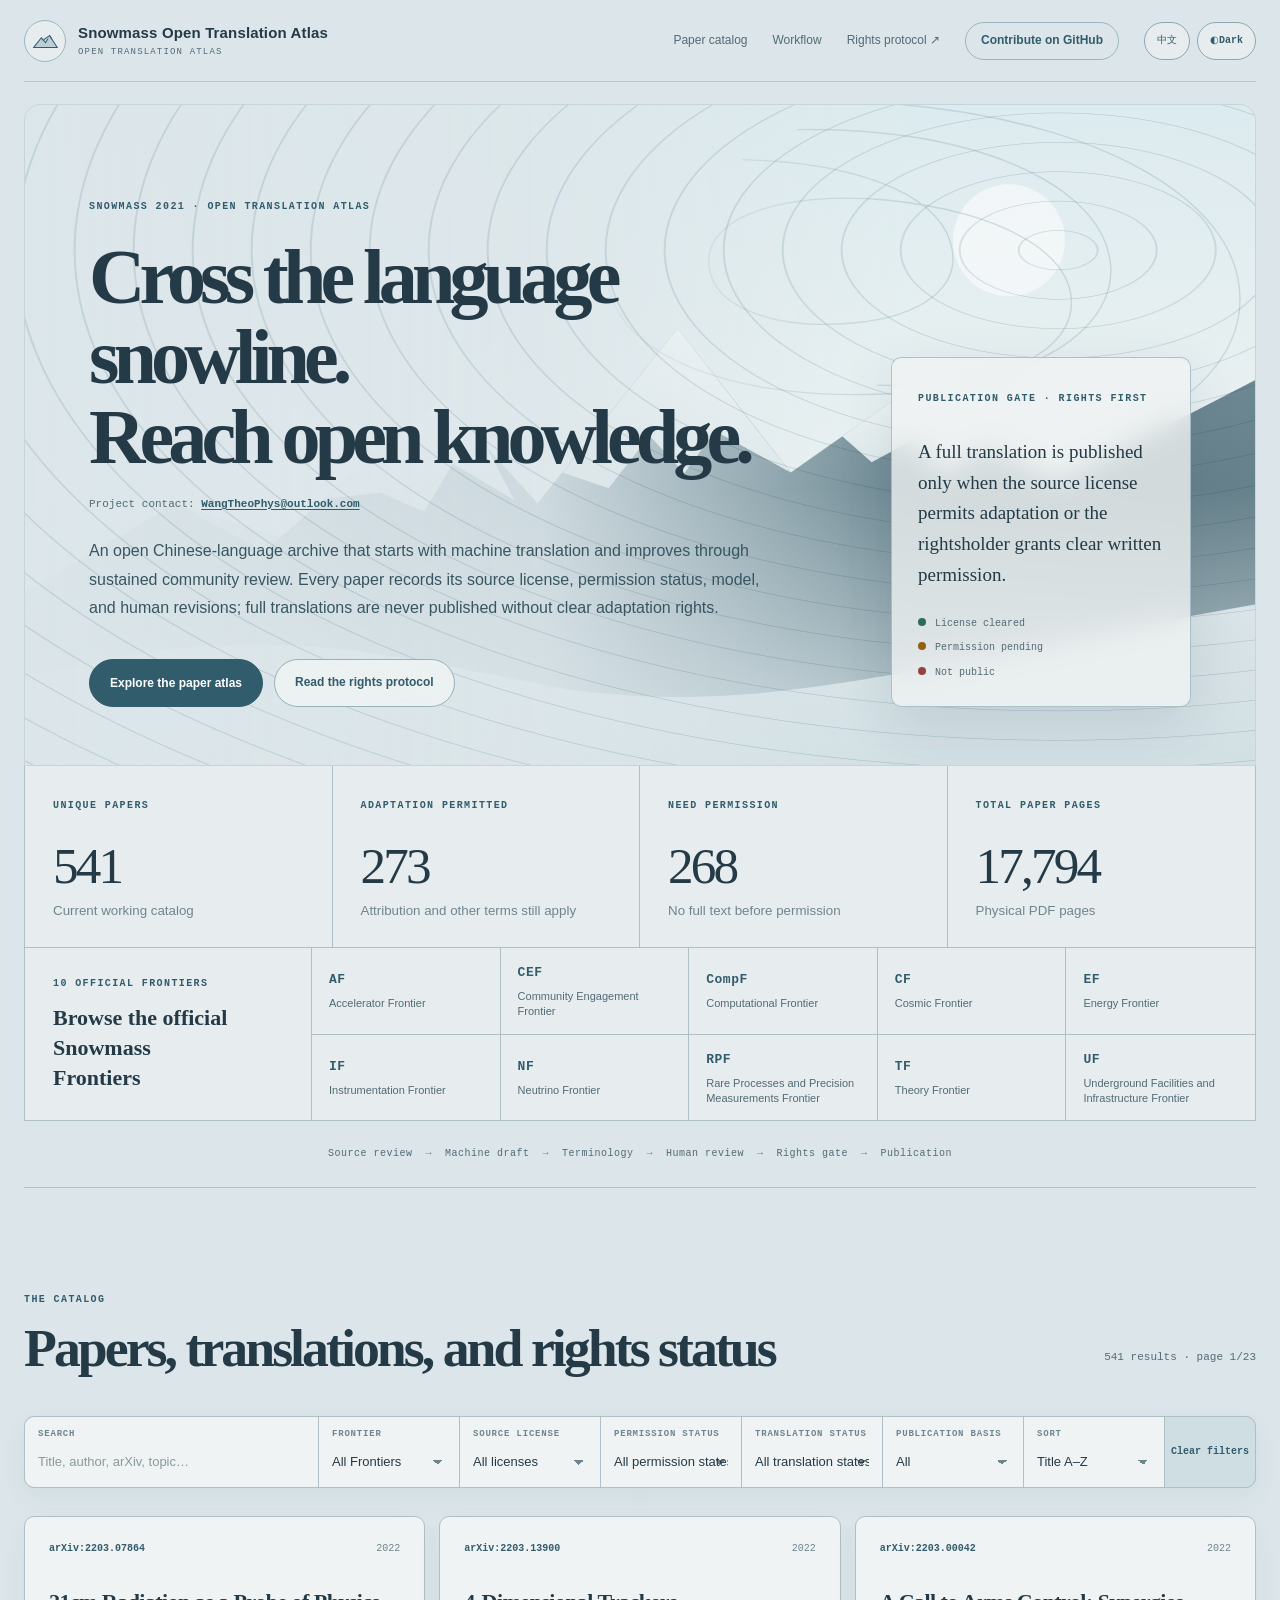
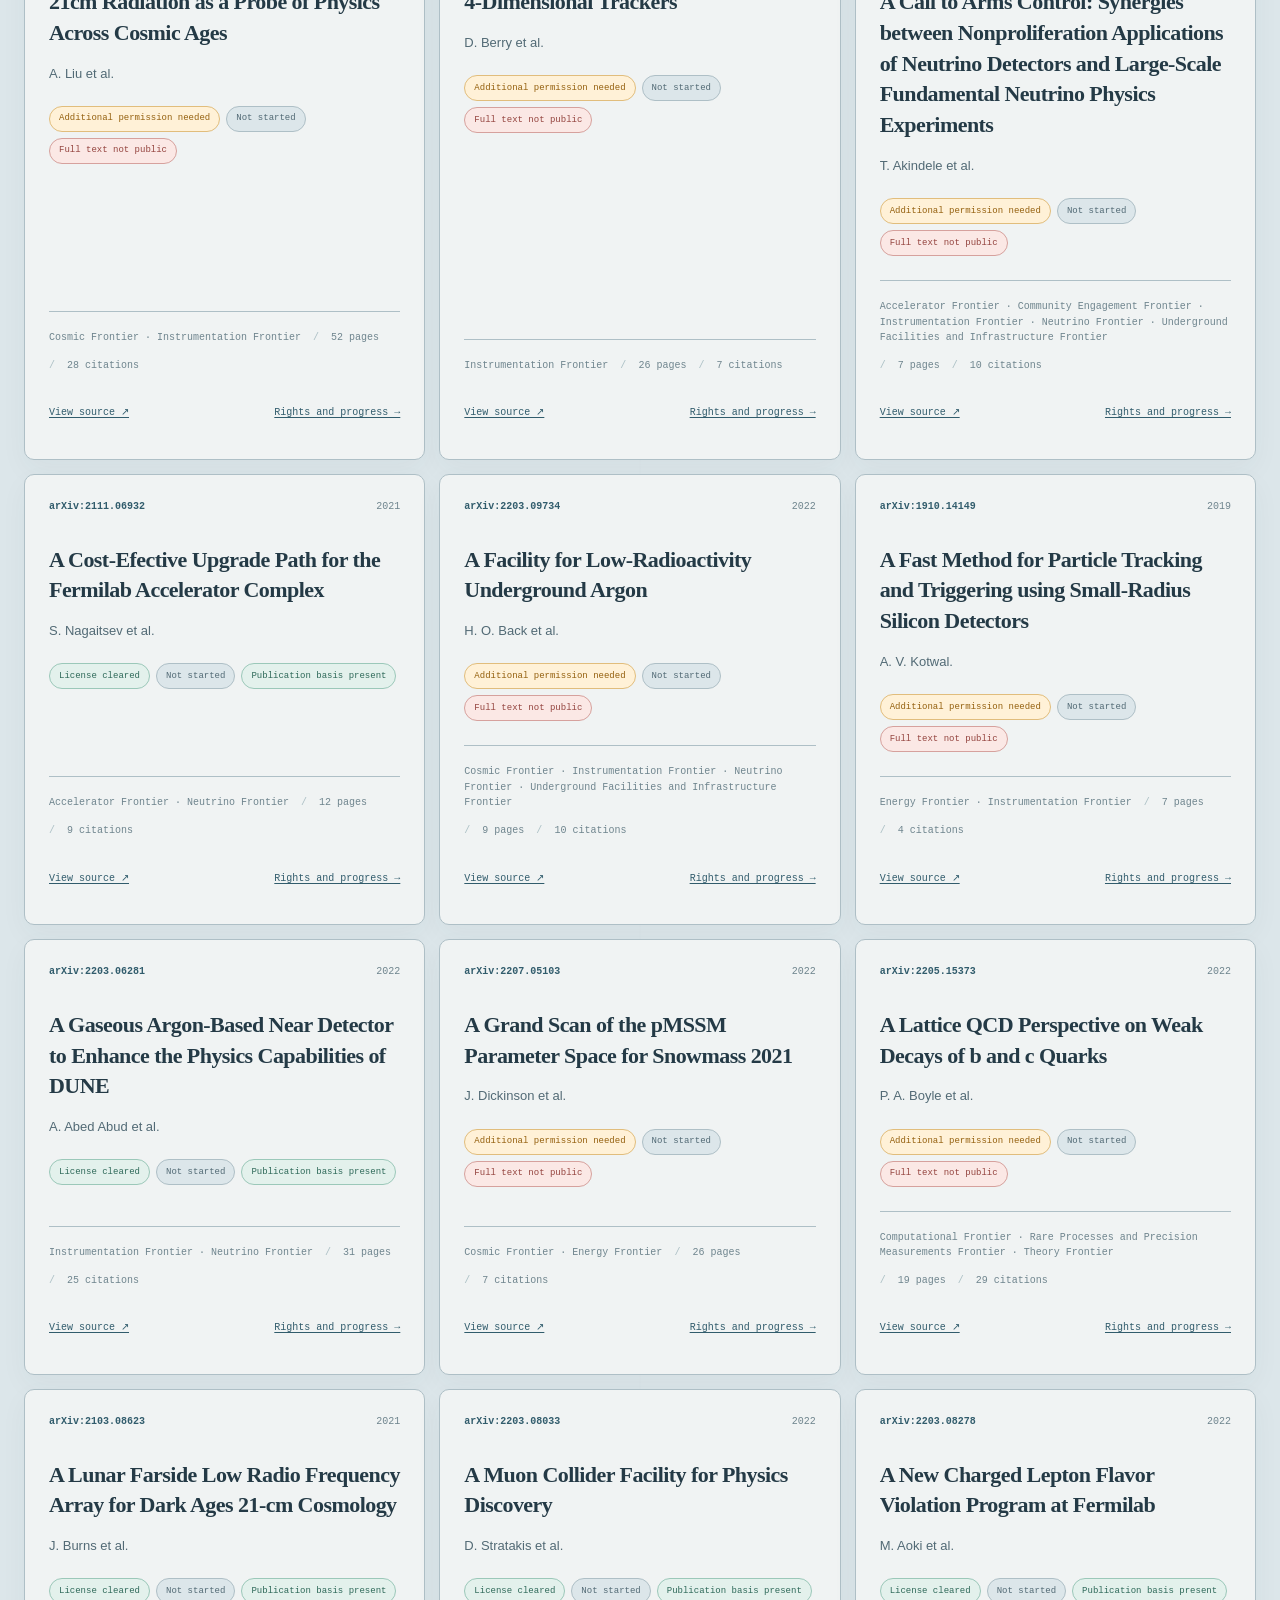
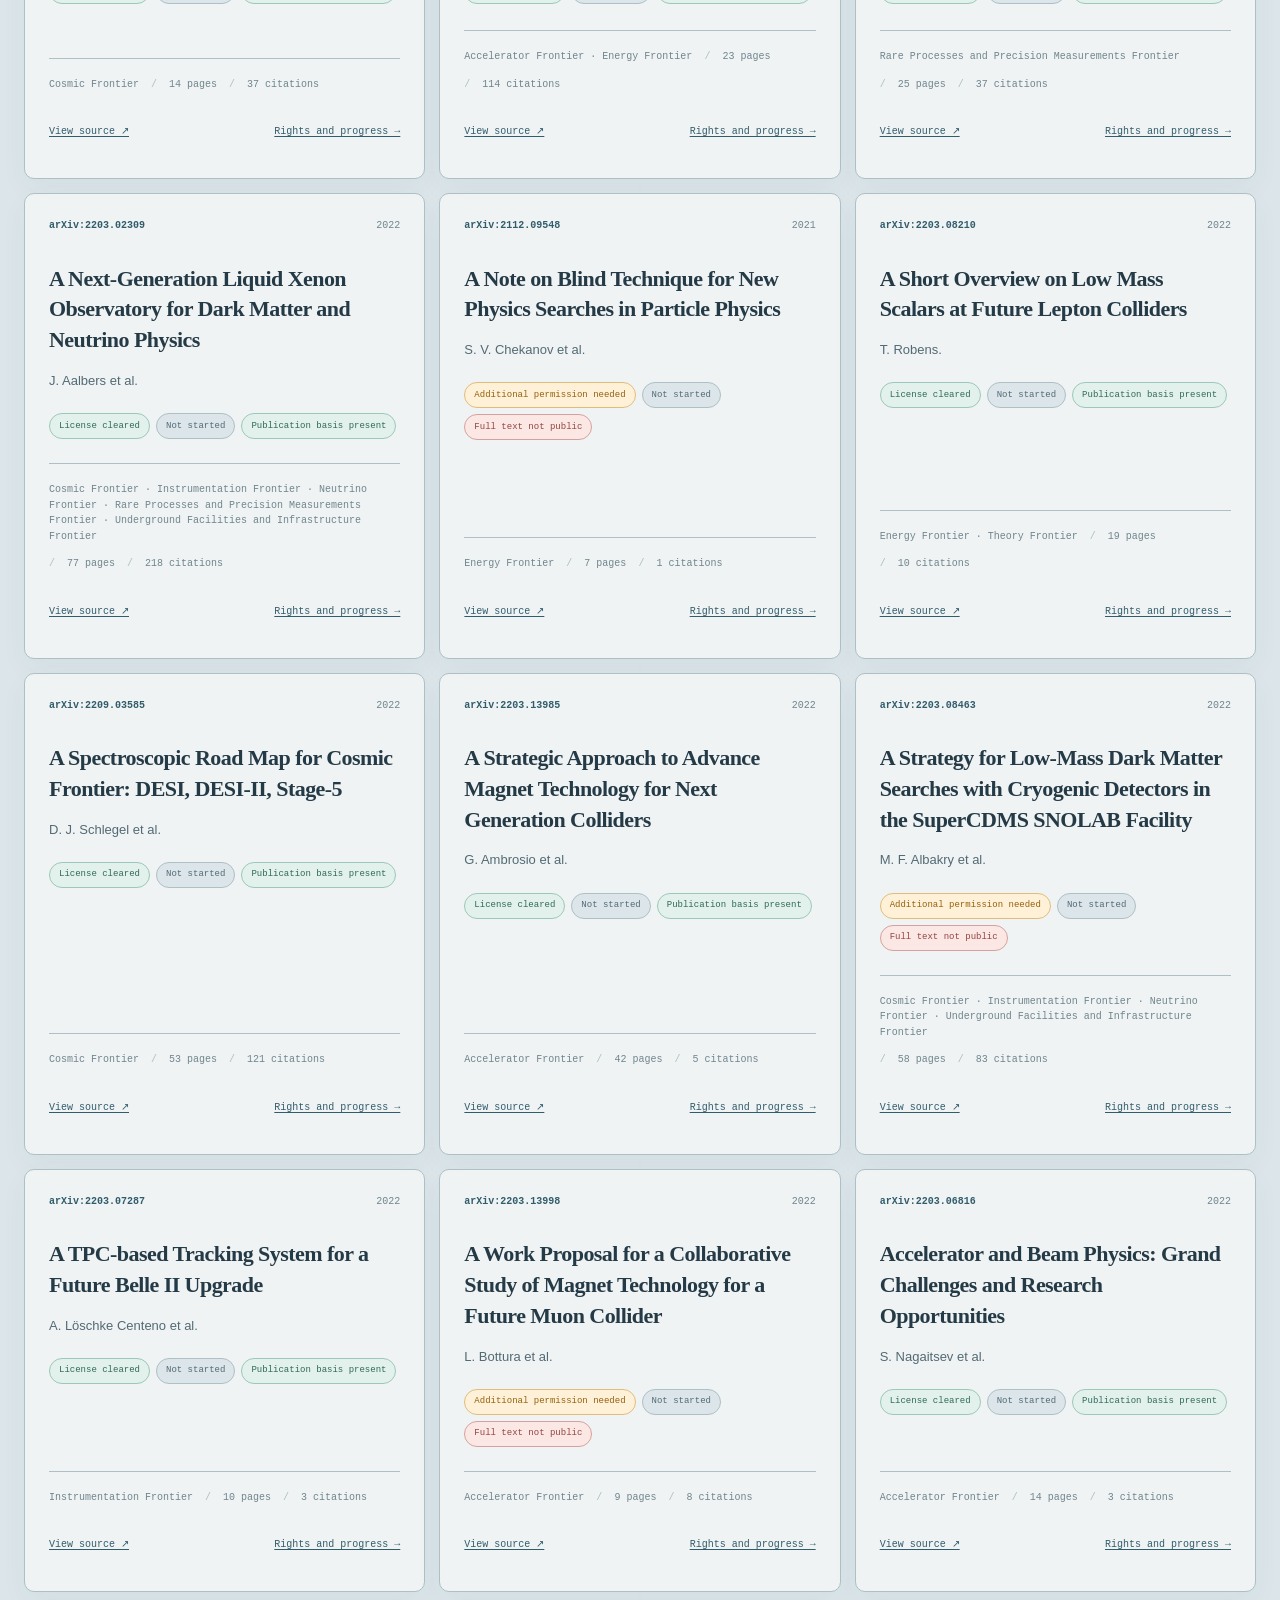
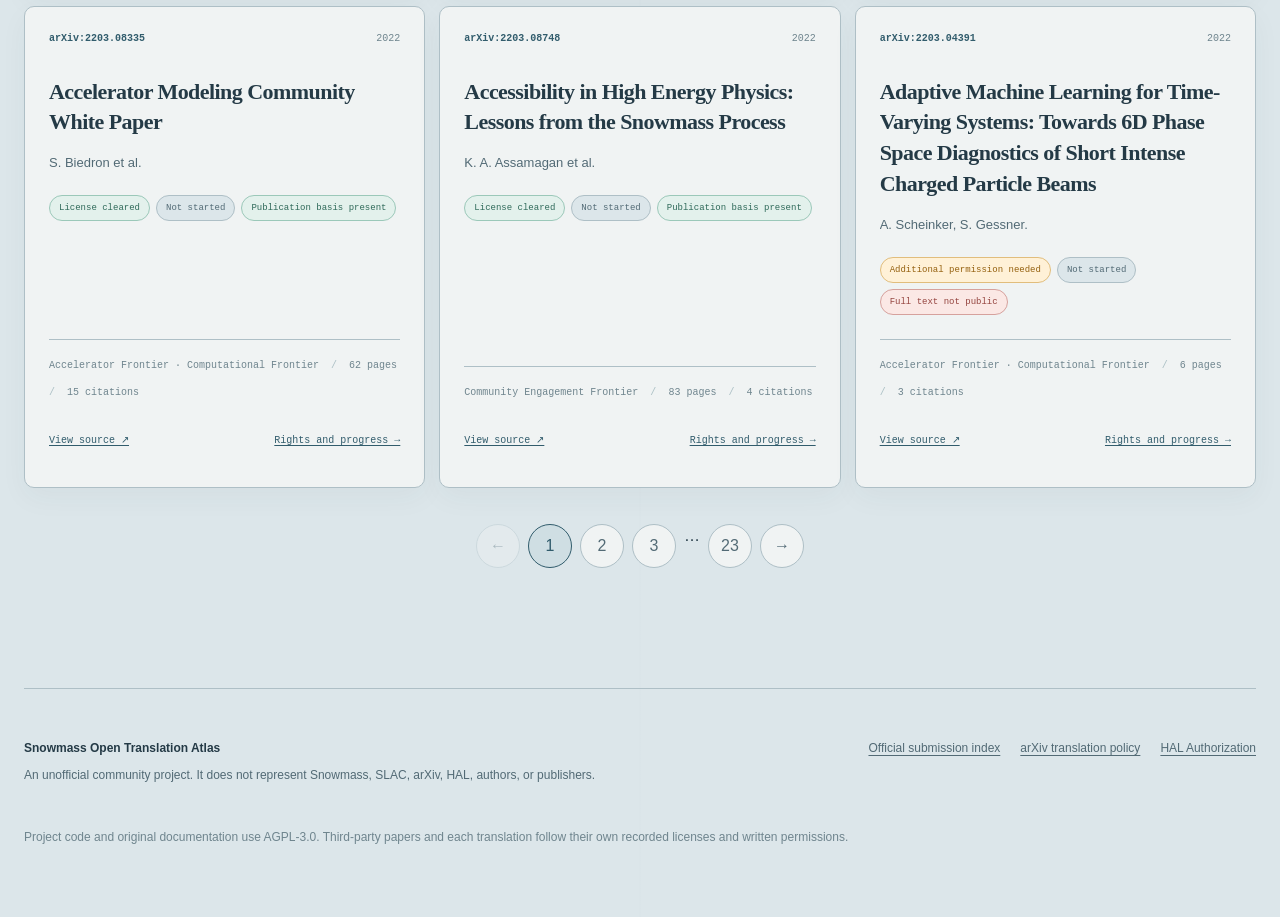
==== commit 2ac811be: "Let every reader choose language and light Long paper sessions need a calmer surface, while the publ" ====
--- a/site/index.html
+++ b/site/index.html
@@ -4,32 +4,45 @@
     <meta charset="utf-8">
     <meta name="viewport" content="width=device-width, initial-scale=1">
     <meta name="description" content="Snowmass 2021 白皮书中文翻译、来源许可证与授权进度的开放目录。">
-    <meta name="color-scheme" content="light">
+    <meta name="color-scheme" content="light dark">
     <meta property="og:type" content="website">
     <meta property="og:title" content="Snowmass 中文翻译计划">
     <meta property="og:description" content="541 篇 Snowmass 2021 白皮书的非官方中文翻译、来源许可与授权进度目录。">
     <meta property="og:url" content="https://snowmass-physics-cn.netlify.app/">
     <title>Snowmass 中文翻译计划</title>
+    <script>
+      (() => {
+        const saved = localStorage.getItem("snowmass-theme");
+        const theme = saved === "light" || saved === "dark"
+          ? saved
+          : matchMedia("(prefers-color-scheme: dark)").matches ? "dark" : "light";
+        document.documentElement.dataset.theme = theme;
+      })();
+    </script>
     <link rel="stylesheet" href="styles.css">
   </head>
   <body>
-    <a class="skip-link" href="#catalog">跳到论文目录</a>
+    <a class="skip-link" href="#catalog" data-i18n="skipCatalog">跳到论文目录</a>
 
     <header class="site-header">
-      <a class="brand" href="./" aria-label="Snowmass 中文翻译计划首页">
+      <a class="brand" href="./" data-i18n-aria="brandHome" aria-label="Snowmass 中文翻译计划首页">
         <span class="brand-mark" aria-hidden="true">
           <svg viewBox="0 0 42 42" focusable="false"><path d="M4 31 15 17l6 7 6-10 11 17H4Z"/><path d="m15 17 3 4 3-3 6-4 3 5"/></svg>
         </span>
         <span>
-          <strong>Snowmass 中文翻译计划</strong>
+          <strong data-i18n="brandName">Snowmass 中文翻译计划</strong>
           <small>Open Translation Atlas</small>
         </span>
       </a>
-      <nav aria-label="主要导航">
-        <a href="#catalog">论文目录</a>
-        <a href="#workflow">翻译流程</a>
-        <a href="https://github.com/JunkaiWang-TheoPhy/Snowmass-Physics-CN/blob/main/docs/RIGHTS_PROTOCOL.md" rel="noreferrer">授权档案 ↗</a>
-        <a class="nav-cta" href="https://github.com/JunkaiWang-TheoPhy/Snowmass-Physics-CN" rel="noreferrer">在 GitHub 参与</a>
+      <nav data-i18n-aria="primaryNav" aria-label="主要导航">
+        <a href="#catalog" data-i18n="navCatalog">论文目录</a>
+        <a href="#workflow" data-i18n="navWorkflow">翻译流程</a>
+        <a href="https://github.com/JunkaiWang-TheoPhy/Snowmass-Physics-CN/blob/main/docs/RIGHTS_PROTOCOL.md" rel="noreferrer" data-i18n="navRights">授权档案 ↗</a>
+        <a class="nav-cta" href="https://github.com/JunkaiWang-TheoPhy/Snowmass-Physics-CN" rel="noreferrer" data-i18n="navContribute">在 GitHub 参与</a>
+        <div class="view-controls">
+          <button type="button" class="view-toggle" id="language-toggle" aria-pressed="false">EN</button>
+          <button type="button" class="view-toggle" id="theme-toggle" aria-pressed="false"><span aria-hidden="true">◐</span><span id="theme-label">深色</span></button>
+        </div>
       </nav>
     </header>
 
@@ -37,55 +50,55 @@
       <section class="hero hero-landscape" aria-labelledby="hero-title">
         <div class="hero-copy">
           <p class="eyebrow">Snowmass 2021 · Open Translation Atlas</p>
-          <h1 id="hero-title">翻越语言的雪线，<br>抵达开放知识。</h1>
-          <p class="hero-contact">项目联系：<a href="mailto:WangTheoPhys@outlook.com">WangTheoPhys@outlook.com</a></p>
-          <p class="hero-lede">
+          <h1 id="hero-title" data-i18n-html="heroTitle">翻越语言的雪线，<br>抵达开放知识。</h1>
+          <p class="hero-contact"><span data-i18n="contactLabel">项目联系：</span><a href="mailto:WangTheoPhys@outlook.com">WangTheoPhys@outlook.com</a></p>
+          <p class="hero-lede" data-i18n="heroLede">
             一个由机器翻译起步、由研究共同体持续审校的中文开放档案。每篇论文都独立记录来源许可证、授权进度、模型与人工修订；没有明确改编许可的全文不会公开。
           </p>
           <div class="hero-actions">
-            <a class="button button-primary" href="#catalog">探索论文图谱</a>
-            <a class="button button-secondary" href="https://github.com/JunkaiWang-TheoPhy/Snowmass-Physics-CN/blob/main/docs/RIGHTS_PROTOCOL.md" rel="noreferrer">了解授权原则</a>
+            <a class="button button-primary" href="#catalog" data-i18n="heroExplore">探索论文图谱</a>
+            <a class="button button-secondary" href="https://github.com/JunkaiWang-TheoPhy/Snowmass-Physics-CN/blob/main/docs/RIGHTS_PROTOCOL.md" rel="noreferrer" data-i18n="heroRights">了解授权原则</a>
           </div>
         </div>
 
-        <aside class="rights-principle" aria-label="发布闸门说明">
-          <span class="principle-index">PUBLICATION GATE · 权利先行</span>
-          <p>只有来源许可证允许改编，或权利人给出范围明确的书面授权，完整译文才会公开。</p>
+        <aside class="rights-principle" data-i18n-aria="gateAria" aria-label="发布闸门说明">
+          <span class="principle-index" data-i18n="gateLabel">PUBLICATION GATE · 权利先行</span>
+          <p data-i18n="gateText">只有来源许可证允许改编，或权利人给出范围明确的书面授权，完整译文才会公开。</p>
           <div class="signal-row">
-            <span><i class="signal signal-green"></i>许可证已核验</span>
-            <span><i class="signal signal-amber"></i>等待授权</span>
-            <span><i class="signal signal-red"></i>暂不公开</span>
+            <span><i class="signal signal-green"></i><span data-i18n="signalCleared">许可证已核验</span></span>
+            <span><i class="signal signal-amber"></i><span data-i18n="signalPending">等待授权</span></span>
+            <span><i class="signal signal-red"></i><span data-i18n="signalBlocked">暂不公开</span></span>
           </div>
         </aside>
       </section>
 
-      <section class="metrics" aria-label="项目统计">
-        <article>
-          <span class="metric-label">去重论文</span>
+      <section class="metrics" data-i18n-aria="metricsAria" aria-label="项目统计">
+        <article>
+          <span class="metric-label" data-i18n="metricPapers">去重论文</span>
           <strong id="stat-catalog">—</strong>
-          <small>当前工作目录</small>
-        </article>
-        <article>
-          <span class="metric-label">许可证可改编</span>
+          <small data-i18n="metricPapersNote">当前工作目录</small>
+        </article>
+        <article>
+          <span class="metric-label" data-i18n="metricCleared">许可证可改编</span>
           <strong id="stat-cleared">—</strong>
-          <small>仍须遵守署名等条件</small>
-        </article>
-        <article>
-          <span class="metric-label">需要额外授权</span>
+          <small data-i18n="metricClearedNote">仍须遵守署名等条件</small>
+        </article>
+        <article>
+          <span class="metric-label" data-i18n="metricPending">需要额外授权</span>
           <strong id="stat-permission">—</strong>
-          <small>未获许可前不公开全文</small>
-        </article>
-        <article>
-          <span class="metric-label">论文总页数</span>
+          <small data-i18n="metricPendingNote">未获许可前不公开全文</small>
+        </article>
+        <article>
+          <span class="metric-label" data-i18n="metricPages">论文总页数</span>
           <strong id="stat-pages">—</strong>
-          <small>PDF 物理页数</small>
+          <small data-i18n="metricPagesNote">PDF 物理页数</small>
         </article>
       </section>
 
       <nav class="frontier-nav" aria-label="Snowmass 十个研究前沿">
         <div class="frontier-nav-heading">
           <span class="eyebrow">10 OFFICIAL FRONTIERS</span>
-          <strong>按 Snowmass 官方学科浏览</strong>
+          <strong data-i18n="frontierBrowse">按 Snowmass 官方学科浏览</strong>
         </div>
         <div class="frontier-nav-grid">
           <a href="?frontier=AF#catalog"><b>AF</b><span>加速器前沿</span></a>
@@ -101,82 +114,82 @@
         </div>
       </nav>
 
-      <section class="protocol-strip" id="workflow" aria-label="工作流">
-        <span>来源核验</span><b aria-hidden="true">→</b>
-        <span>机器初译</span><b aria-hidden="true">→</b>
-        <span>术语统一</span><b aria-hidden="true">→</b>
-        <span>人工审校</span><b aria-hidden="true">→</b>
-        <span>权利闸门</span><b aria-hidden="true">→</b>
-        <span>公开发布</span>
+      <section class="protocol-strip" id="workflow" data-i18n-aria="workflowAria" aria-label="工作流">
+        <span data-i18n="workflowSource">来源核验</span><b aria-hidden="true">→</b>
+        <span data-i18n="workflowMachine">机器初译</span><b aria-hidden="true">→</b>
+        <span data-i18n="workflowTerms">术语统一</span><b aria-hidden="true">→</b>
+        <span data-i18n="workflowReview">人工审校</span><b aria-hidden="true">→</b>
+        <span data-i18n="workflowRights">权利闸门</span><b aria-hidden="true">→</b>
+        <span data-i18n="workflowPublish">公开发布</span>
       </section>
 
       <section class="catalog" id="catalog" aria-labelledby="catalog-title">
         <div class="section-heading">
           <div>
             <p class="eyebrow">THE CATALOG</p>
-            <h2 id="catalog-title">论文、翻译与授权状态</h2>
+            <h2 id="catalog-title" data-i18n="catalogTitle">论文、翻译与授权状态</h2>
           </div>
-          <p id="result-count" class="result-count" aria-live="polite">正在加载目录…</p>
+          <p id="result-count" class="result-count" aria-live="polite" data-i18n="loadingCatalog">正在加载目录…</p>
         </div>
 
         <form class="filters" id="filters" role="search">
           <label class="search-field">
-            <span>检索</span>
-            <input id="search" name="q" type="search" autocomplete="off" placeholder="题名、作者、arXiv、专题…">
-          </label>
-          <label>
-            <span>Frontier</span>
+            <span data-i18n="filterSearch">检索</span>
+            <input id="search" name="q" type="search" autocomplete="off" placeholder="题名、作者、arXiv、专题…" data-i18n-placeholder="searchPlaceholder">
+          </label>
+          <label>
+            <span data-i18n="filterFrontier">Frontier</span>
             <select id="frontier" name="frontier">
-              <option value="">全部 Frontier</option>
-            </select>
-          </label>
-          <label>
-            <span>来源许可证</span>
+              <option value="" data-i18n="allFrontiers">全部 Frontier</option>
+            </select>
+          </label>
+          <label>
+            <span data-i18n="filterLicense">来源许可证</span>
             <select id="license" name="license">
-              <option value="">全部许可证</option>
-            </select>
-          </label>
-          <label>
-            <span>授权状态</span>
+              <option value="" data-i18n="allLicenses">全部许可证</option>
+            </select>
+          </label>
+          <label>
+            <span data-i18n="filterAuthorization">授权状态</span>
             <select id="authorization" name="authorization">
-              <option value="">全部授权状态</option>
-              <option value="license-cleared">许可证已核验</option>
-              <option value="needs-permission">需要额外授权</option>
-              <option value="contacted">已联系</option>
-              <option value="response-pending">等待回复</option>
-              <option value="permission-granted">已获书面授权</option>
-              <option value="permission-denied">未获授权</option>
-            </select>
-          </label>
-          <label>
-            <span>翻译状态</span>
+              <option value="" data-i18n="allAuthorization">全部授权状态</option>
+              <option value="license-cleared" data-i18n="authLicenseCleared">许可证已核验</option>
+              <option value="needs-permission" data-i18n="authNeedsPermission">需要额外授权</option>
+              <option value="contacted" data-i18n="authContacted">已联系</option>
+              <option value="response-pending" data-i18n="authResponsePending">等待回复</option>
+              <option value="permission-granted" data-i18n="authPermissionGranted">已获书面授权</option>
+              <option value="permission-denied" data-i18n="authPermissionDenied">未获授权</option>
+            </select>
+          </label>
+          <label>
+            <span data-i18n="filterTranslation">翻译状态</span>
             <select id="translation" name="translation">
-              <option value="">全部翻译状态</option>
-              <option value="not-started">尚未开始</option>
-              <option value="machine-draft">机器初译</option>
-              <option value="human-review">人工审校</option>
-              <option value="published">已公开</option>
-            </select>
-          </label>
-          <label>
-            <span>发布资格</span>
+              <option value="" data-i18n="allTranslation">全部翻译状态</option>
+              <option value="not-started" data-i18n="translationNotStarted">尚未开始</option>
+              <option value="machine-draft" data-i18n="translationMachineDraft">机器初译</option>
+              <option value="human-review" data-i18n="translationHumanReview">人工审校</option>
+              <option value="published" data-i18n="translationPublished">已公开</option>
+            </select>
+          </label>
+          <label>
+            <span data-i18n="filterPublication">发布资格</span>
             <select id="publication" name="publication">
-              <option value="">全部</option>
-              <option value="allowed">具备发布基础</option>
-              <option value="blocked">暂不可公开全文</option>
-            </select>
-          </label>
-          <label>
-            <span>排序</span>
+              <option value="" data-i18n="allPublication">全部</option>
+              <option value="allowed" data-i18n="publicationAllowed">具备发布基础</option>
+              <option value="blocked" data-i18n="publicationBlocked">暂不可公开全文</option>
+            </select>
+          </label>
+          <label>
+            <span data-i18n="filterSort">排序</span>
             <select id="sort" name="sort">
-              <option value="title">题名字母顺序</option>
-              <option value="citations">引用数从高到低</option>
-              <option value="impact">影响力代理从高到低</option>
-              <option value="pages">篇幅从长到短</option>
-              <option value="year">年份从新到旧</option>
-            </select>
-          </label>
-          <button class="reset-button" id="reset-filters" type="reset">清除筛选</button>
+              <option value="title" data-i18n="sortTitle">题名字母顺序</option>
+              <option value="citations" data-i18n="sortCitations">引用数从高到低</option>
+              <option value="impact" data-i18n="sortImpact">影响力代理从高到低</option>
+              <option value="pages" data-i18n="sortPages">篇幅从长到短</option>
+              <option value="year" data-i18n="sortYear">年份从新到旧</option>
+            </select>
+          </label>
+          <button class="reset-button" id="reset-filters" type="reset" data-i18n="resetFilters">清除筛选</button>
         </form>
 
         <div id="paper-grid" class="paper-grid" aria-live="polite"></div>
@@ -188,18 +201,18 @@
 
     <footer>
       <div>
-        <strong>Snowmass 中文翻译计划</strong>
-        <p>非官方社区项目，不代表 Snowmass、SLAC、arXiv、HAL、作者或出版机构。</p>
+        <strong data-i18n="brandName">Snowmass 中文翻译计划</strong>
+        <p data-i18n="footerDisclaimer">非官方社区项目，不代表 Snowmass、SLAC、arXiv、HAL、作者或出版机构。</p>
       </div>
       <div class="footer-links">
-        <a href="https://atlaswww.hep.anl.gov/snowmass21/doku.php?id=submissions:start" rel="noreferrer">官方提交索引</a>
-        <a href="https://info.arxiv.org/help/translations.html" rel="noreferrer">arXiv 翻译政策</a>
+        <a href="https://atlaswww.hep.anl.gov/snowmass21/doku.php?id=submissions:start" rel="noreferrer" data-i18n="footerOfficial">官方提交索引</a>
+        <a href="https://info.arxiv.org/help/translations.html" rel="noreferrer" data-i18n="footerArxiv">arXiv 翻译政策</a>
         <a href="https://about.hal.science/en/hal-authorisation-v1/" rel="noreferrer">HAL Authorization</a>
       </div>
-      <p class="footer-fineprint">项目代码与自有文档采用 AGPL-3.0；第三方论文和每篇译文分别遵循其记录的许可证与书面授权。</p>
+      <p class="footer-fineprint" data-i18n="footerLicense">项目代码与自有文档采用 AGPL-3.0；第三方论文和每篇译文分别遵循其记录的许可证与书面授权。</p>
     </footer>
 
-    <noscript>本目录需要 JavaScript 才能加载 541 篇论文的筛选与详情。</noscript>
+    <noscript data-i18n="noscript">本目录需要 JavaScript 才能加载 541 篇论文的筛选与详情。</noscript>
     <script type="module" src="app.js"></script>
   </body>
 </html>
--- a/site/styles.css
+++ b/site/styles.css
@@ -1,14 +1,16 @@
 :root {
-  --snow: #f7faf9;
-  --paper: #fffefa;
-  --ice: #e7f0f2;
-  --ice-deep: #d3e2e6;
-  --ink: #14272f;
-  --muted: #526b74;
-  --faint: #71858b;
-  --line: #cfdddf;
-  --glacier: #4c8294;
-  --glacier-dark: #275665;
+  --snow: #dce6ea;
+  --paper: #edf1f1;
+  --surface: #e7edef;
+  --surface-strong: #f0f3f3;
+  --ice: #cfdee3;
+  --ice-deep: #bdcfd6;
+  --ink: #243a46;
+  --muted: #526a75;
+  --faint: #6f858e;
+  --line: #aebfc6;
+  --glacier: #557f91;
+  --glacier-dark: #315c6c;
   --pine: #2e6959;
   --pine-soft: #e3f1ec;
   --amber: #94600e;
@@ -20,6 +22,7 @@
   font-family: Inter, ui-sans-serif, -apple-system, BlinkMacSystemFont, "Segoe UI", "Noto Sans SC", sans-serif;
   color: var(--ink);
   background: var(--snow);
+  color-scheme: light;
   font-synthesis: none;
 }
 
@@ -63,7 +66,7 @@
   align-items: center;
   justify-content: space-between;
   border-bottom: 1px solid rgba(112, 143, 151, .35);
-  background: rgba(247, 250, 249, .88);
+  background: rgba(220, 230, 234, .9);
   backdrop-filter: blur(18px);
 }
 .brand { display: flex; gap: 12px; align-items: center; text-decoration: none; }
@@ -74,7 +77,7 @@
   place-items: center;
   border: 1px solid #9ab6bf;
   border-radius: 50%;
-  background: rgba(255, 255, 255, .7);
+  background: var(--surface);
 }
 .brand-mark svg { width: 29px; fill: var(--ice-deep); stroke: var(--glacier-dark); stroke-width: 1.5; }
 .brand strong, .brand small { display: block; }
@@ -100,6 +103,20 @@
   color: var(--glacier-dark);
   font-weight: 700;
 }
+.view-controls { display: flex; gap: 7px; align-items: center; }
+.view-toggle {
+  min-height: 38px;
+  padding: 0 12px;
+  border: 1px solid #8ea6b0;
+  border-radius: 999px;
+  background: var(--surface);
+  color: var(--glacier-dark);
+  cursor: pointer;
+  font-family: ui-monospace, SFMono-Regular, Menlo, monospace;
+  font-size: 10px;
+  font-weight: 750;
+}
+.view-toggle:hover { background: var(--ice); }
 
 .hero {
   position: relative;
@@ -117,8 +134,8 @@
 }
 .hero-landscape {
   background-image:
-    linear-gradient(90deg, rgba(247, 250, 249, .98) 0%, rgba(247, 250, 249, .86) 42%, rgba(247, 250, 249, .14) 72%),
-    linear-gradient(0deg, rgba(230, 240, 241, .95) 0%, transparent 42%),
+    linear-gradient(90deg, rgba(220, 230, 234, .98) 0%, rgba(220, 230, 234, .88) 42%, rgba(220, 230, 234, .18) 72%),
+    linear-gradient(0deg, rgba(207, 222, 227, .95) 0%, transparent 42%),
     url("assets/snowmass-mountain.svg");
   background-position: center;
   background-size: cover;
@@ -170,13 +187,13 @@
 }
 .button-primary { border-color: var(--glacier-dark); background: var(--glacier-dark); color: #fff; }
 .button-primary:hover { background: #173f4d; }
-.button-secondary { background: rgba(255, 255, 255, .7); color: var(--glacier-dark); backdrop-filter: blur(8px); }
-.button-secondary:hover { background: #fff; }
+.button-secondary { background: color-mix(in srgb, var(--surface-strong) 82%, transparent); color: var(--glacier-dark); backdrop-filter: blur(8px); }
+.button-secondary:hover { background: var(--surface-strong); }
 .rights-principle {
   padding: 26px;
   border: 1px solid rgba(130, 163, 172, .62);
   border-radius: var(--radius);
-  background: rgba(250, 253, 252, .76);
+  background: color-mix(in srgb, var(--surface-strong) 78%, transparent);
   box-shadow: 0 18px 55px rgba(38, 69, 79, .12);
   backdrop-filter: blur(14px);
 }
@@ -187,7 +204,7 @@
 .signal-amber { background: var(--amber); }
 .signal-red { background: var(--red); }
 
-.metrics { display: grid; grid-template-columns: repeat(4, 1fr); border: 1px solid var(--line); border-top: 0; background: rgba(255, 255, 255, .82); }
+.metrics { display: grid; grid-template-columns: repeat(4, 1fr); border: 1px solid var(--line); border-top: 0; background: var(--surface); }
 .metrics article { min-height: 168px; padding: 25px 28px; border-right: 1px solid var(--line); }
 .metrics article:last-child { border-right: 0; }
 .metrics strong { display: block; margin-top: 24px; font-family: Georgia, serif; font-size: clamp(38px, 4vw, 61px); font-weight: 500; letter-spacing: -.055em; line-height: 1; }
@@ -198,7 +215,7 @@
   border-right: 1px solid var(--line);
   border-bottom: 1px solid var(--line);
   border-left: 1px solid var(--line);
-  background: rgba(255, 255, 255, .72);
+  background: var(--surface);
 }
 .frontier-nav-heading {
   display: flex;
@@ -280,7 +297,7 @@
   background: var(--line);
   box-shadow: 0 9px 26px rgba(40, 70, 78, .06);
 }
-.filters label { display: grid; gap: 7px; min-width: 0; padding: 11px 13px; background: #fff; }
+.filters label { display: grid; gap: 7px; min-width: 0; padding: 11px 13px; background: var(--surface-strong); }
 .filters label span { color: var(--faint); font-family: ui-monospace, SFMono-Regular, Menlo, monospace; font-size: 9px; font-weight: 700; letter-spacing: .09em; text-transform: uppercase; }
 .filters input, .filters select { width: 100%; min-width: 0; min-height: 28px; padding: 0; border: 0; outline: 0; background-color: transparent; color: var(--ink); font-size: 13px; }
 .filters input::placeholder { color: #89999d; }
@@ -296,7 +313,7 @@
   padding: 24px;
   border: 1px solid var(--line);
   border-radius: var(--radius);
-  background: rgba(255, 255, 255, .9);
+  background: var(--surface-strong);
   box-shadow: 0 10px 28px rgba(37, 66, 75, .045);
   transition: border-color 160ms ease, box-shadow 160ms ease, transform 160ms ease;
 }
@@ -305,6 +322,8 @@
 .paper-id { overflow: hidden; color: var(--glacier-dark); font-family: ui-monospace, SFMono-Regular, Menlo, monospace; font-size: 10px; font-weight: 700; text-overflow: ellipsis; white-space: nowrap; }
 .paper-year { color: var(--faint); font-family: ui-monospace, SFMono-Regular, Menlo, monospace; font-size: 10px; }
 .paper-card h3 { margin: 30px 0 15px; font-family: "Songti SC", STSong, Georgia, serif; font-size: 22px; font-weight: 650; letter-spacing: -.025em; line-height: 1.4; }
+.paper-title-zh { margin: -8px 0 8px; color: var(--faint); font-family: "Songti SC", STSong, Georgia, serif; font-size: 13px; line-height: 1.55; }
+.machine-title-label { display: block; margin: 0 0 14px; color: var(--faint); font-family: ui-monospace, SFMono-Regular, Menlo, monospace; font-size: 8px; letter-spacing: .08em; text-transform: uppercase; }
 .paper-authors { display: -webkit-box; overflow: hidden; margin: 0 0 22px; color: var(--muted); font-size: 13px; -webkit-box-orient: vertical; -webkit-line-clamp: 2; }
 .badges { display: flex; flex-wrap: wrap; gap: 6px; margin-bottom: 24px; }
 .badge { display: inline-flex; min-height: 26px; align-items: center; padding: 3px 9px; border: 1px solid var(--line); border-radius: 999px; color: var(--muted); background: var(--snow); font-family: ui-monospace, SFMono-Regular, Menlo, monospace; font-size: 9px; line-height: 1.2; }
@@ -317,21 +336,22 @@
 .paper-card-footer a, .paper-detail-button { min-height: 44px; display: inline-flex; align-items: center; color: var(--glacier-dark); font-family: ui-monospace, SFMono-Regular, Menlo, monospace; font-size: 10px; }
 .paper-detail-button { padding: 0; border: 0; background: transparent; cursor: pointer; text-decoration: underline; text-underline-offset: .24em; }
 .paper-card-footer a:hover, .paper-detail-button:hover { color: #173f4d; }
-.empty-state, .loading-state, .error-state { grid-column: 1 / -1; min-height: 300px; padding: 60px; border: 1px solid var(--line); border-radius: var(--radius); background: #fff; text-align: center; }
+.empty-state, .loading-state, .error-state { grid-column: 1 / -1; min-height: 300px; padding: 60px; border: 1px solid var(--line); border-radius: var(--radius); background: var(--surface-strong); text-align: center; }
 .empty-state strong, .error-state strong { display: block; margin-bottom: 8px; font-family: Georgia, serif; font-size: 24px; }
 .empty-state p, .error-state p { color: var(--muted); }
 
 .pagination { display: flex; flex-wrap: wrap; gap: 8px; justify-content: center; margin-top: 36px; }
-.pagination button { min-width: 44px; height: 44px; border: 1px solid var(--line); border-radius: 50%; background: #fff; color: var(--muted); cursor: pointer; }
+.pagination button { min-width: 44px; height: 44px; border: 1px solid var(--line); border-radius: 50%; background: var(--surface-strong); color: var(--muted); cursor: pointer; }
 .pagination button:hover, .pagination button[aria-current="page"] { border-color: var(--glacier-dark); background: var(--ice); color: var(--glacier-dark); }
 .pagination button:disabled { cursor: not-allowed; opacity: .35; }
 
 .detail-panel { margin-top: 26px; padding: 40px clamp(24px, 4vw, 58px) 100px; border: 1px solid #dddcd4; border-radius: 14px 14px 0 0; background: var(--paper); box-shadow: 0 20px 60px rgba(48, 62, 65, .08); }
 .detail-back { min-height: 44px; padding: 0; border: 0; background: transparent; color: var(--glacier-dark); cursor: pointer; font-family: ui-monospace, SFMono-Regular, Menlo, monospace; font-size: 11px; }
 .detail-header { display: grid; grid-template-columns: minmax(0, 1.55fr) minmax(280px, .6fr); gap: clamp(40px, 8vw, 130px); padding: 58px 0 66px; border-bottom: 1px solid #d9d9d1; }
-.detail-header h1 { max-width: 1000px; margin: 20px 0 24px; font-family: "Songti SC", "Noto Serif CJK SC", STSong, Georgia, serif; font-size: clamp(39px, 5vw, 74px); font-weight: 600; letter-spacing: -.06em; line-height: 1.08; }
+.detail-header h1 { max-width: 1000px; margin: 20px 0 12px; font-family: "Songti SC", "Noto Serif CJK SC", STSong, Georgia, serif; font-size: clamp(39px, 5vw, 74px); font-weight: 600; letter-spacing: -.06em; line-height: 1.08; }
+.detail-title-zh { max-width: 900px; margin: 0 0 10px; color: var(--faint); font-family: "Songti SC", STSong, Georgia, serif; font-size: clamp(17px, 2vw, 27px); line-height: 1.45; }
 .detail-authors { color: var(--muted); font-size: 16px; }
-.detail-status { align-self: end; padding: 25px; border: 1px solid #cfdedb; border-top: 4px solid var(--pine); border-radius: 7px; background: #f5f9f6; }
+.detail-status { align-self: end; padding: 25px; border: 1px solid var(--line); border-top: 4px solid var(--pine); border-radius: 7px; background: var(--surface); }
 .detail-status .badge { margin: 4px 4px 4px 0; }
 .detail-grid { display: grid; grid-template-columns: repeat(2, minmax(0, 1fr)); gap: 1px; margin-top: 1px; background: #d9d9d1; }
 .detail-block { min-width: 0; padding: 30px; background: var(--paper); }
@@ -349,9 +369,58 @@
 .footer-links { display: flex; flex-wrap: wrap; gap: 20px; }
 .footer-fineprint { grid-column: 1 / -1; max-width: 900px; color: var(--faint); }
 .error-page { display: grid; min-height: 100vh; place-items: center; }
-.error-card { width: min(calc(100% - 40px), 720px); padding: 50px; border: 1px solid var(--line); border-top: 4px solid var(--glacier); border-radius: var(--radius); background: #fff; }
+.error-card { width: min(calc(100% - 40px), 720px); padding: 50px; border: 1px solid var(--line); border-top: 4px solid var(--glacier); border-radius: var(--radius); background: var(--surface-strong); }
 .error-card h1 { margin: 25px 0; font-family: Georgia, serif; font-size: clamp(38px, 7vw, 72px); letter-spacing: -.06em; }
 .error-card p:not(.eyebrow) { margin-bottom: 35px; color: var(--muted); }
+
+:root[data-theme="dark"] {
+  --snow: #17242c;
+  --paper: #1b2a32;
+  --surface: #1d3039;
+  --surface-strong: #223740;
+  --ice: #29434e;
+  --ice-deep: #365562;
+  --ink: #d7e2e6;
+  --muted: #a8bac1;
+  --faint: #819aa5;
+  --line: #3b5662;
+  --glacier: #76a3b5;
+  --glacier-dark: #9bc2d0;
+  --pine: #80b9a6;
+  --pine-soft: #203d35;
+  --amber: #e1b96d;
+  --amber-soft: #46391f;
+  --red: #e09a94;
+  --red-soft: #492d2e;
+  color-scheme: dark;
+}
+:root[data-theme="dark"] body { background: linear-gradient(90deg, transparent 49.95%, rgba(169, 203, 214, .035) 50%, transparent 50.05%), var(--snow); }
+:root[data-theme="dark"] .site-header { border-color: rgba(101, 136, 149, .45); background: rgba(23, 36, 44, .9); }
+:root[data-theme="dark"] .brand-mark { border-color: #526f7b; }
+:root[data-theme="dark"] .hero { border-color: #3e5964; }
+:root[data-theme="dark"] .hero-landscape {
+  background-image:
+    linear-gradient(90deg, rgba(23, 36, 44, .98) 0%, rgba(23, 36, 44, .9) 43%, rgba(23, 36, 44, .42) 73%),
+    linear-gradient(0deg, rgba(27, 49, 58, .98) 0%, rgba(23, 36, 44, .2) 55%),
+    url("assets/snowmass-mountain.svg");
+}
+:root[data-theme="dark"] .hero::after { background: repeating-radial-gradient(ellipse at 84% 22%, transparent 0 38px, rgba(142, 181, 195, .11) 39px 40px, transparent 41px 59px); mix-blend-mode: screen; }
+:root[data-theme="dark"] .hero-lede { color: #b0c1c7; }
+:root[data-theme="dark"] .button-primary { color: #15242b; }
+:root[data-theme="dark"] .paper-card { box-shadow: 0 10px 28px rgba(0, 0, 0, .18); }
+:root[data-theme="dark"] .paper-card:hover { border-color: #648392; box-shadow: 0 17px 42px rgba(0, 0, 0, .3); }
+:root[data-theme="dark"] .filters { box-shadow: 0 9px 26px rgba(0, 0, 0, .16); }
+:root[data-theme="dark"] .filters input::placeholder { color: #77909a; }
+:root[data-theme="dark"] .paper-card-footer a:hover,
+:root[data-theme="dark"] .paper-detail-button:hover,
+:root[data-theme="dark"] .hero-contact a:hover { color: #c2dce5; }
+:root[data-theme="dark"] .detail-panel { border-color: #3b5058; box-shadow: 0 20px 60px rgba(0, 0, 0, .25); }
+:root[data-theme="dark"] .detail-header { border-color: #3b5058; }
+:root[data-theme="dark"] .detail-grid { background: #3b5058; }
+
+@media (prefers-color-scheme: dark) {
+  :root:not([data-theme]) { color-scheme: dark; }
+}
 
 @media (max-width: 1180px) {
   .site-header nav a:nth-child(2) { display: none; }
@@ -369,7 +438,8 @@
   .brand strong { font-size: 13px; }
   .brand small { display: none; }
   .hero { grid-template-columns: 1fr; gap: 44px; min-height: 720px; padding: 68px 28px 34px; }
-  .hero-landscape { background-image: linear-gradient(180deg, rgba(247, 250, 249, .97) 0%, rgba(247, 250, 249, .72) 50%, rgba(228, 239, 241, .72) 100%), url("assets/snowmass-mountain.svg"); }
+  .hero-landscape { background-image: linear-gradient(180deg, rgba(220, 230, 234, .97) 0%, rgba(220, 230, 234, .76) 50%, rgba(207, 222, 227, .8) 100%), url("assets/snowmass-mountain.svg"); }
+  :root[data-theme="dark"] .hero-landscape { background-image: linear-gradient(180deg, rgba(23, 36, 44, .98) 0%, rgba(23, 36, 44, .82) 50%, rgba(27, 49, 58, .88) 100%), url("assets/snowmass-mountain.svg"); }
   .hero h1 { letter-spacing: -.06em; }
   .rights-principle { max-width: 500px; }
   .metrics { grid-template-columns: repeat(2, 1fr); }
@@ -388,7 +458,9 @@
 
 @media (max-width: 720px) {
   .site-header nav { gap: 10px; }
-  .nav-cta { font-size: 10px; }
+  .nav-cta { display: none !important; }
+  .view-toggle { min-height: 36px; padding: 0 9px; }
+  #theme-label { display: none; }
   .brand-mark { width: 36px; height: 36px; }
   .hero { min-height: auto; margin-top: 12px; padding: 56px 21px 22px; border-radius: 12px 12px 0 0; }
   .hero h1 { font-size: clamp(43px, 13vw, 61px); }
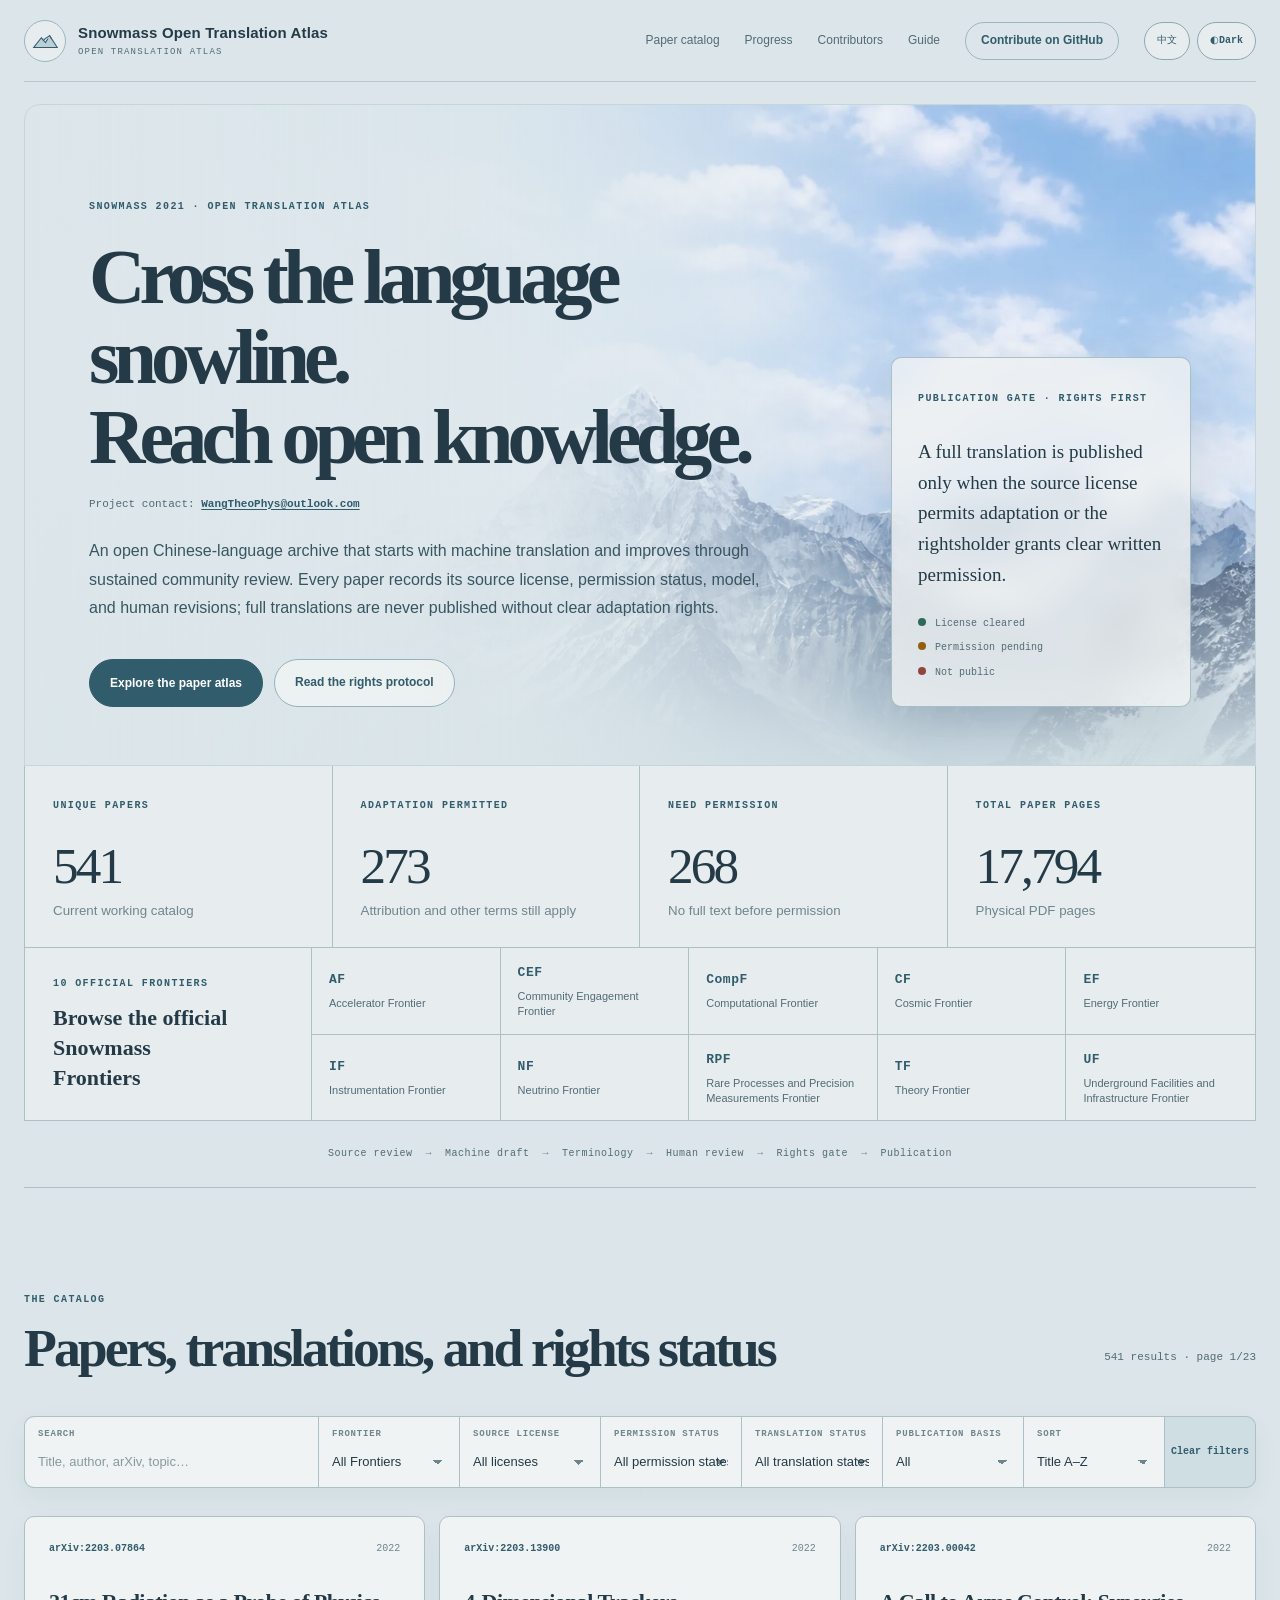
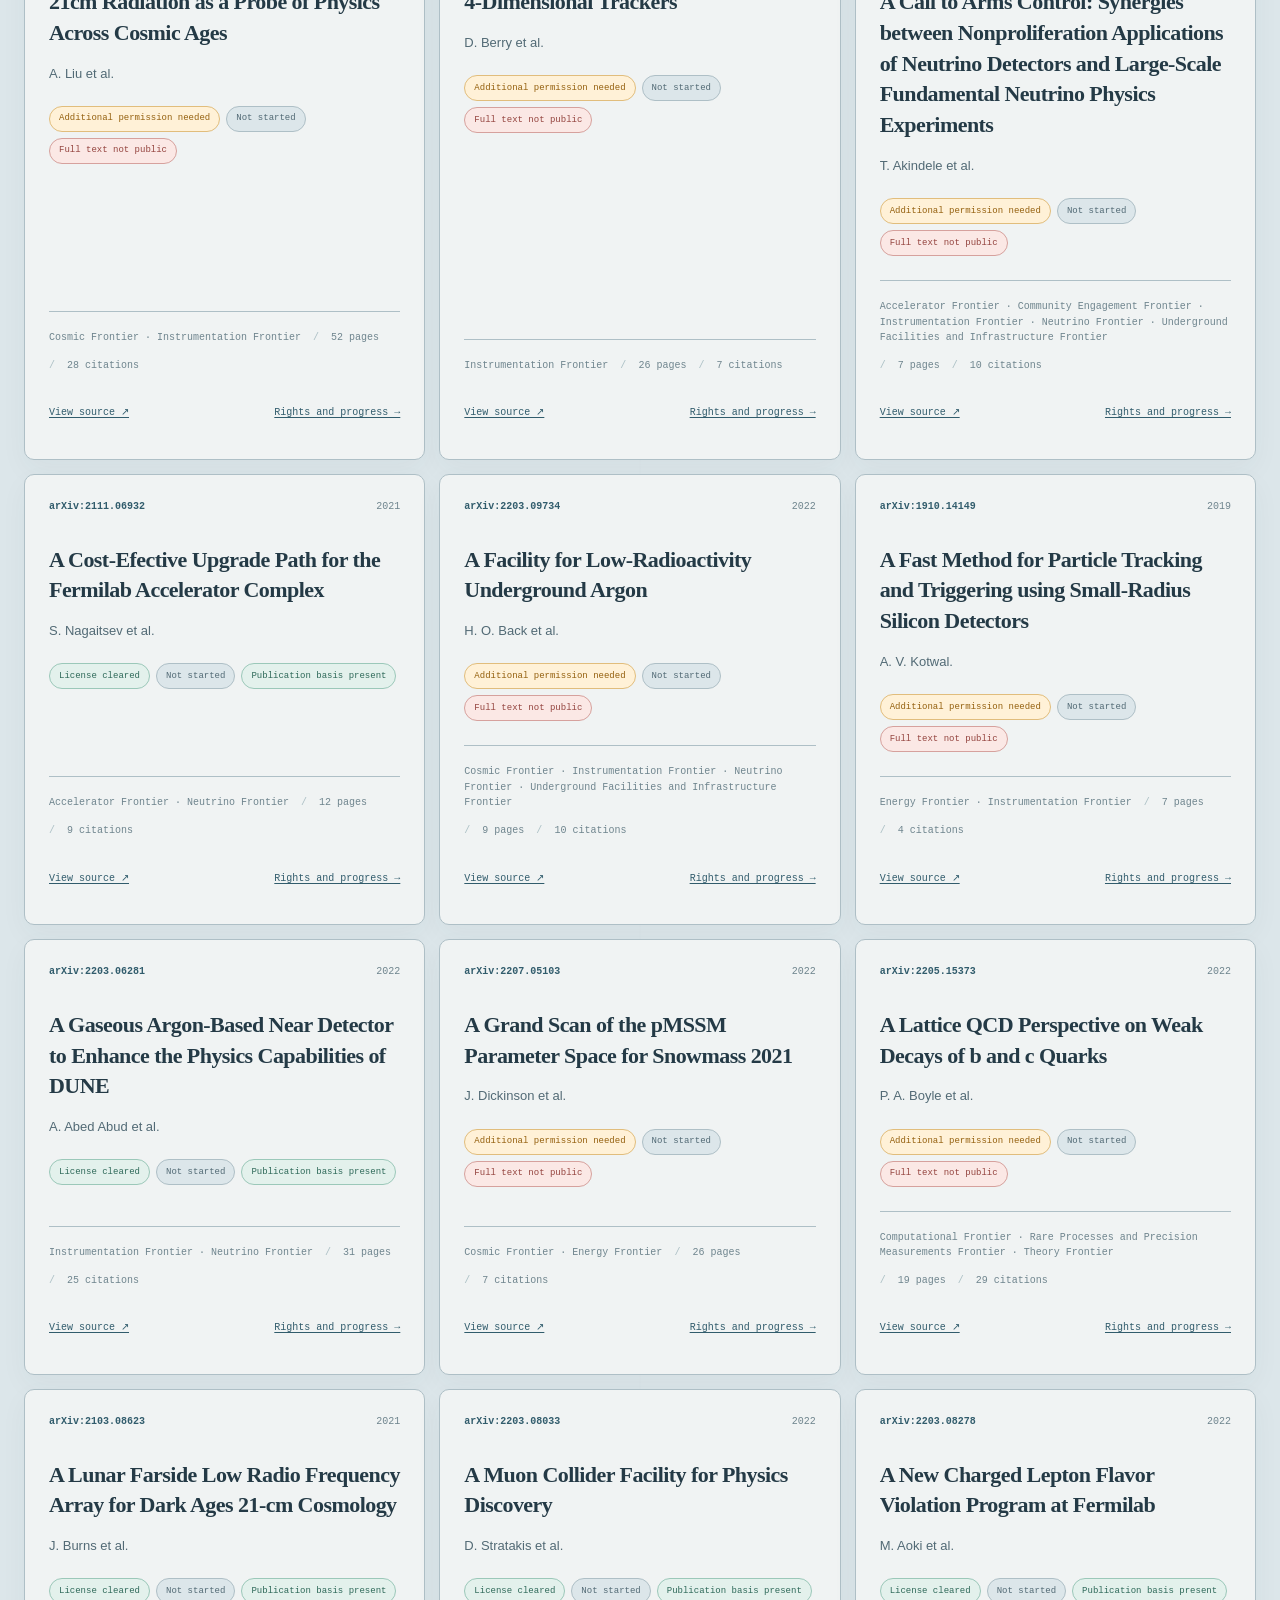
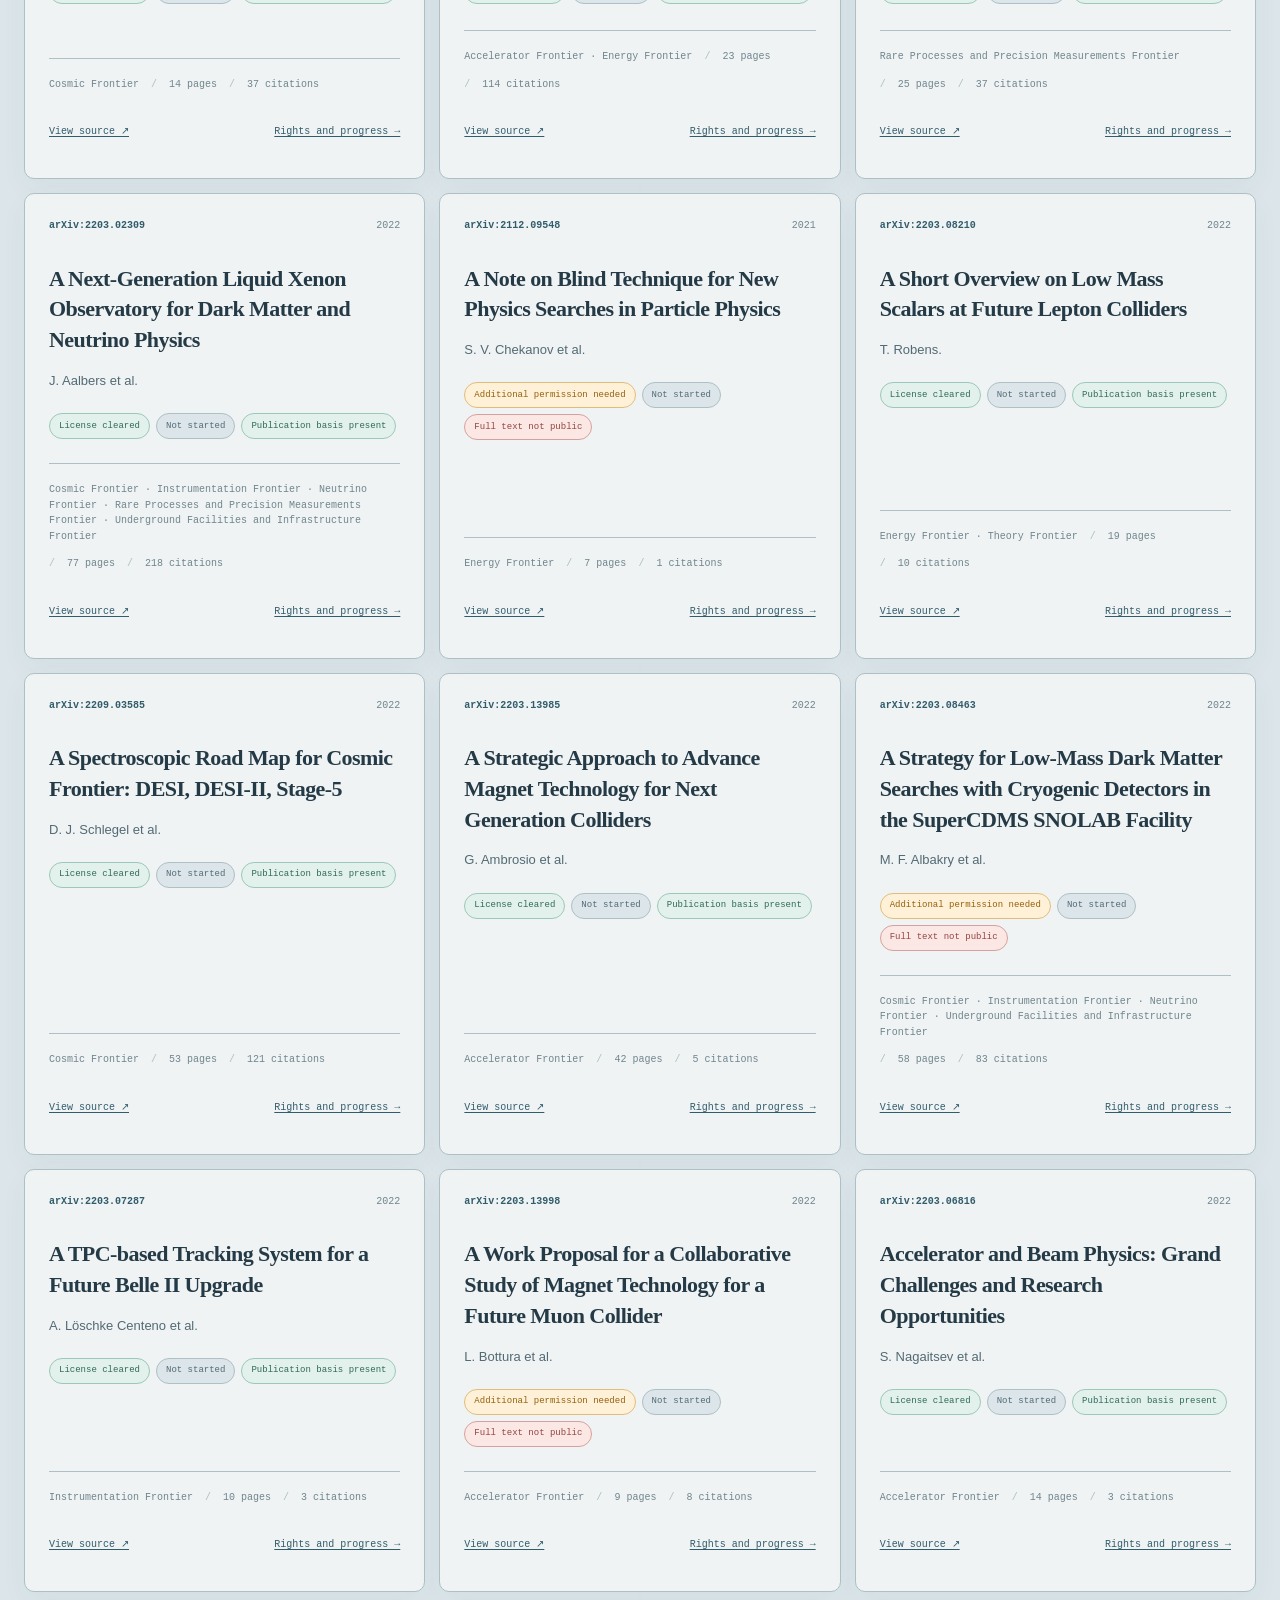
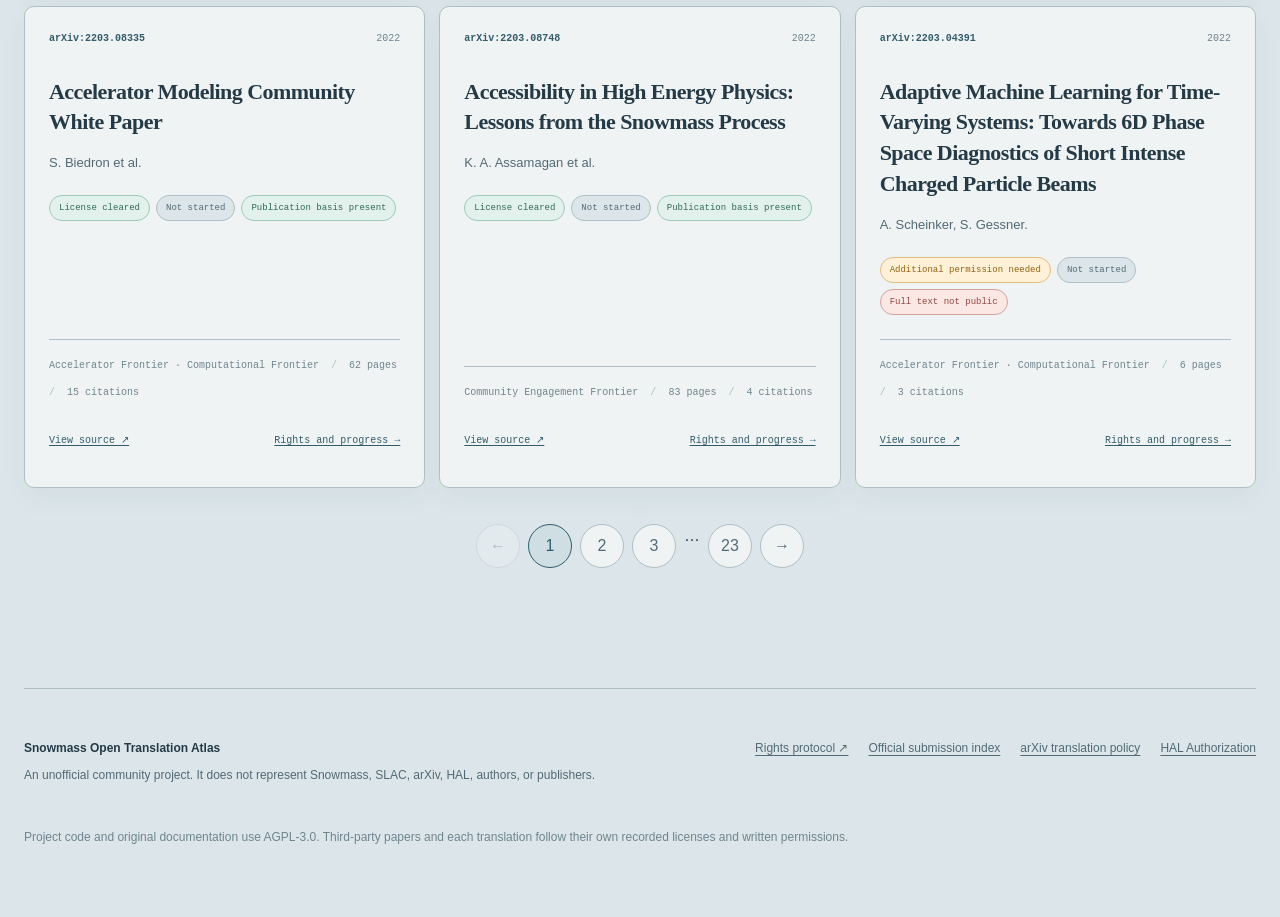
==== commit 7425cde7: "Connect community routes through one Snowmass visual language The new progress, contributor, and gui" ====
--- a/site/index.html
+++ b/site/index.html
@@ -10,15 +10,8 @@
     <meta property="og:description" content="541 篇 Snowmass 2021 白皮书的非官方中文翻译、来源许可与授权进度目录。">
     <meta property="og:url" content="https://snowmass-physics-cn.netlify.app/">
     <title>Snowmass 中文翻译计划</title>
-    <script>
-      (() => {
-        const saved = localStorage.getItem("snowmass-theme");
-        const theme = saved === "light" || saved === "dark"
-          ? saved
-          : matchMedia("(prefers-color-scheme: dark)").matches ? "dark" : "light";
-        document.documentElement.dataset.theme = theme;
-      })();
-    </script>
+    <link rel="icon" href="assets/snowmass-mountain.svg" type="image/svg+xml">
+    <script src="theme-init.js"></script>
     <link rel="stylesheet" href="styles.css">
   </head>
   <body>
@@ -35,9 +28,10 @@
         </span>
       </a>
       <nav data-i18n-aria="primaryNav" aria-label="主要导航">
-        <a href="#catalog" data-i18n="navCatalog">论文目录</a>
-        <a href="#workflow" data-i18n="navWorkflow">翻译流程</a>
-        <a href="https://github.com/JunkaiWang-TheoPhy/Snowmass-Physics-CN/blob/main/docs/RIGHTS_PROTOCOL.md" rel="noreferrer" data-i18n="navRights">授权档案 ↗</a>
+        <a href="#catalog" aria-current="page" data-i18n="navCatalog">论文目录</a>
+        <a href="progress/" data-i18n="navProgress">项目进展</a>
+        <a href="contributors/" data-i18n="navContributors">同行者</a>
+        <a href="guide/" data-i18n="navGuide">参与指南</a>
         <a class="nav-cta" href="https://github.com/JunkaiWang-TheoPhy/Snowmass-Physics-CN" rel="noreferrer" data-i18n="navContribute">在 GitHub 参与</a>
         <div class="view-controls">
           <button type="button" class="view-toggle" id="language-toggle" aria-pressed="false">EN</button>
@@ -205,6 +199,7 @@
         <p data-i18n="footerDisclaimer">非官方社区项目，不代表 Snowmass、SLAC、arXiv、HAL、作者或出版机构。</p>
       </div>
       <div class="footer-links">
+        <a href="https://github.com/JunkaiWang-TheoPhy/Snowmass-Physics-CN/blob/main/docs/RIGHTS_PROTOCOL.md" rel="noreferrer" data-i18n="navRights">授权档案 ↗</a>
         <a href="https://atlaswww.hep.anl.gov/snowmass21/doku.php?id=submissions:start" rel="noreferrer" data-i18n="footerOfficial">官方提交索引</a>
         <a href="https://info.arxiv.org/help/translations.html" rel="noreferrer" data-i18n="footerArxiv">arXiv 翻译政策</a>
         <a href="https://about.hal.science/en/hal-authorisation-v1/" rel="noreferrer">HAL Authorization</a>
--- a/site/styles.css
+++ b/site/styles.css
@@ -134,20 +134,11 @@
 }
 .hero-landscape {
   background-image:
-    linear-gradient(90deg, rgba(220, 230, 234, .98) 0%, rgba(220, 230, 234, .88) 42%, rgba(220, 230, 234, .18) 72%),
-    linear-gradient(0deg, rgba(207, 222, 227, .95) 0%, transparent 42%),
-    url("assets/snowmass-mountain.svg");
-  background-position: center;
+    linear-gradient(90deg, rgba(220, 230, 234, .97) 0%, rgba(220, 230, 234, .78) 40%, rgba(220, 230, 234, .08) 74%),
+    linear-gradient(0deg, rgba(207, 222, 227, .84) 0%, transparent 46%),
+    url("assets/snowmass-hero-mountains.webp");
+  background-position: 56% center;
   background-size: cover;
-}
-.hero::after {
-  position: absolute;
-  inset: 0;
-  z-index: -1;
-  background: repeating-radial-gradient(ellipse at 84% 22%, transparent 0 38px, rgba(37, 86, 101, .13) 39px 40px, transparent 41px 59px);
-  content: "";
-  mix-blend-mode: multiply;
-  pointer-events: none;
 }
 .hero-copy, .rights-principle { min-width: 0; }
 .eyebrow, .principle-index, .metric-label {
@@ -323,7 +314,6 @@
 .paper-year { color: var(--faint); font-family: ui-monospace, SFMono-Regular, Menlo, monospace; font-size: 10px; }
 .paper-card h3 { margin: 30px 0 15px; font-family: "Songti SC", STSong, Georgia, serif; font-size: 22px; font-weight: 650; letter-spacing: -.025em; line-height: 1.4; }
 .paper-title-zh { margin: -8px 0 8px; color: var(--faint); font-family: "Songti SC", STSong, Georgia, serif; font-size: 13px; line-height: 1.55; }
-.machine-title-label { display: block; margin: 0 0 14px; color: var(--faint); font-family: ui-monospace, SFMono-Regular, Menlo, monospace; font-size: 8px; letter-spacing: .08em; text-transform: uppercase; }
 .paper-authors { display: -webkit-box; overflow: hidden; margin: 0 0 22px; color: var(--muted); font-size: 13px; -webkit-box-orient: vertical; -webkit-line-clamp: 2; }
 .badges { display: flex; flex-wrap: wrap; gap: 6px; margin-bottom: 24px; }
 .badge { display: inline-flex; min-height: 26px; align-items: center; padding: 3px 9px; border: 1px solid var(--line); border-radius: 999px; color: var(--muted); background: var(--snow); font-family: ui-monospace, SFMono-Regular, Menlo, monospace; font-size: 9px; line-height: 1.2; }
@@ -362,6 +352,108 @@
 .condition-list, .topic-list { margin: 0; padding-left: 20px; color: var(--muted); font-size: 13px; }
 .condition-list li, .topic-list li { margin: 8px 0; }
 .detail-actions { display: flex; flex-wrap: wrap; gap: 12px; margin-top: 30px; }
+
+/* Shared community pages */
+.subpage-main { padding: 22px 0 120px; }
+.subpage-header nav a[aria-current="page"] { color: var(--glacier-dark); font-weight: 750; }
+.subpage-hero {
+  min-height: 390px;
+  margin-bottom: 54px;
+  padding: clamp(54px, 8vw, 108px) clamp(24px, 6vw, 84px) 48px;
+  border: 1px solid var(--line);
+  border-radius: 16px 16px 0 0;
+  background-image:
+    linear-gradient(90deg, color-mix(in srgb, var(--snow) 96%, transparent) 0%, color-mix(in srgb, var(--snow) 77%, transparent) 58%, color-mix(in srgb, var(--snow) 38%, transparent) 100%),
+    linear-gradient(0deg, var(--ice) 0%, transparent 58%),
+    url("assets/snowmass-hero-mountains.webp");
+  background-position: center;
+  background-size: cover;
+}
+.subpage-kicker { margin: 0; color: var(--glacier-dark); font-family: ui-monospace, SFMono-Regular, Menlo, monospace; font-size: 10px; font-weight: 750; letter-spacing: .14em; text-transform: uppercase; }
+.subpage-hero h1 {
+  max-width: 900px;
+  margin: 18px 0 20px;
+  font-family: "Songti SC", "Noto Serif CJK SC", STSong, Georgia, serif;
+  font-size: clamp(48px, 7vw, 88px);
+  font-weight: 600;
+  letter-spacing: -.065em;
+  line-height: 1.04;
+}
+.subpage-intro, .subpage-hero > p:not(.eyebrow):not(.progress-updated-line) { max-width: 760px; margin: 0; color: var(--muted); font-size: clamp(15px, 1.35vw, 19px); line-height: 1.8; }
+.progress-updated-line { margin: 24px 0 0; color: var(--faint); font-family: ui-monospace, SFMono-Regular, Menlo, monospace; font-size: 10px; }
+
+.progress-metrics { display: grid; grid-template-columns: repeat(4, minmax(0, 1fr)); gap: 1px; margin-bottom: 18px; border: 1px solid var(--line); background: var(--line); }
+.progress-metric { min-width: 0; min-height: 145px; padding: 25px; background: var(--surface); }
+.progress-metric strong { display: block; margin-top: 25px; font-family: Georgia, serif; font-size: clamp(38px, 4vw, 58px); font-weight: 500; letter-spacing: -.05em; line-height: 1; }
+.progress-visuals { display: grid; grid-template-columns: repeat(2, minmax(0, 1fr)); gap: 18px; }
+.progress-chart, .frontier-chart-panel, .progress-detail, .contributor-card, .open-call-card, .guide-step, .participation-card, .rights-note, .community-invitation {
+  min-width: 0;
+  border: 1px solid var(--line);
+  border-radius: var(--radius);
+  background: var(--surface-strong);
+}
+.progress-chart, .frontier-chart-panel { padding: clamp(24px, 3vw, 38px); }
+.progress-chart h2, .frontier-chart-panel h2, .rights-note h2, .community-invitation h2 { margin: 0 0 28px; font-family: "Songti SC", STSong, Georgia, serif; font-size: clamp(23px, 2.5vw, 34px); font-weight: 600; letter-spacing: -.035em; }
+.progress-bars, .chart-legend { margin: 0; padding: 0; list-style: none; }
+.progress-bar-row + .progress-bar-row { margin-top: 19px; }
+.progress-bar-label { display: flex; gap: 16px; justify-content: space-between; margin-bottom: 7px; color: var(--muted); font-size: 12px; }
+.progress-bar-label strong { color: var(--ink); font-family: ui-monospace, SFMono-Regular, Menlo, monospace; font-size: 10px; }
+.progress-bar-track { height: 10px; overflow: hidden; border-radius: 999px; background: var(--ice); }
+.progress-bar-fill, .translation-stage-bar { display: block; width: var(--bar-size); height: 100%; border-radius: inherit; background: var(--glacier); }
+.translation-machine-draft { background: var(--amber); }
+.translation-human-review { background: var(--glacier); }
+.translation-published { background: var(--pine); }
+.translation-not-started, .translation-other { background: var(--faint); }
+.rights-donut {
+  display: grid;
+  width: min(210px, 62vw);
+  aspect-ratio: 1;
+  margin: 8px auto 30px;
+  place-items: center;
+  border-radius: 50%;
+  background: conic-gradient(
+    var(--pine) 0 var(--allowed-angle),
+    var(--amber) var(--allowed-angle) 360deg
+  );
+}
+.rights-donut strong { display: grid; width: 58%; aspect-ratio: 1; place-items: center; border-radius: 50%; background: var(--surface-strong); font-family: Georgia, serif; font-size: 30px; font-weight: 500; }
+.chart-legend { display: grid; gap: 10px; }
+.chart-legend li { display: grid; grid-template-columns: 12px 1fr auto; gap: 10px; align-items: center; color: var(--muted); font-size: 12px; }
+.legend-swatch { width: 10px; height: 10px; border-radius: 50%; background: var(--amber); }
+.legend-allowed .legend-swatch { background: var(--pine); }
+.chart-legend strong { color: var(--ink); }
+.frontier-chart-panel { margin-top: 18px; }
+.frontier-bars { display: grid; gap: 15px; }
+.frontier-bar-row { display: grid; grid-template-columns: minmax(150px, .65fr) minmax(160px, 2fr) 36px; gap: 18px; align-items: center; }
+.frontier-bar-label { display: grid; grid-template-columns: 48px 1fr; gap: 10px; align-items: baseline; color: var(--muted); font-size: 11px; }
+.frontier-bar-label strong, .frontier-total { color: var(--glacier-dark); font-family: ui-monospace, SFMono-Regular, Menlo, monospace; font-size: 11px; }
+.frontier-bar-fill { background: var(--glacier-dark); }
+.frontier-total { text-align: right; }
+
+.progress-detail { margin-top: 18px; padding: clamp(24px, 4vw, 44px); }
+.progress-detail .section-heading { margin-bottom: 18px; }
+.cross-listing-note { max-width: 850px; margin: 0 0 24px; color: var(--muted); font-size: 12px; }
+.progress-table-wrap { max-width: 100%; border: 1px solid var(--line); border-radius: var(--radius); }
+.progress-table { width: 100%; border-collapse: collapse; background: var(--surface); font-size: 12px; }
+.progress-table th, .progress-table td { padding: 14px 16px; border-bottom: 1px solid var(--line); text-align: right; vertical-align: top; }
+.progress-table th:first-child { text-align: left; }
+.progress-table thead th { color: var(--faint); font-family: ui-monospace, SFMono-Regular, Menlo, monospace; font-size: 9px; letter-spacing: .06em; text-transform: uppercase; }
+.progress-table tbody tr:last-child > * { border-bottom: 0; }
+.frontier-name strong, .frontier-name span { display: block; }
+.frontier-name strong { color: var(--glacier-dark); }
+.frontier-name span { margin-top: 3px; color: var(--muted); font-size: 10px; font-weight: 400; }
+
+.community-grid, .guide-grid, .participation-grid { display: grid; grid-template-columns: repeat(2, minmax(0, 1fr)); gap: 18px; margin-bottom: 58px; }
+.contributor-card, .open-call-card, .guide-step, .participation-card { display: flex; min-height: 300px; flex-direction: column; align-items: flex-start; padding: clamp(24px, 4vw, 42px); }
+.contributor-card h3, .open-call-card h3, .guide-step h2, .participation-card h2 { margin: 20px 0 14px; font-family: "Songti SC", STSong, Georgia, serif; font-size: clamp(25px, 3vw, 38px); font-weight: 600; letter-spacing: -.035em; line-height: 1.25; }
+.contributor-card > p:not(.eyebrow), .open-call-card > p:not(.eyebrow) { margin: 0 0 28px; color: var(--muted); }
+.contributor-card .button, .open-call-card .button { margin-top: auto; }
+.participation-number { color: var(--glacier-dark); font-family: ui-monospace, SFMono-Regular, Menlo, monospace; font-size: 11px; font-weight: 750; letter-spacing: .12em; }
+.guide-step ul, .participation-card ul { margin: 0 0 30px; padding-left: 20px; color: var(--muted); font-size: 13px; }
+.guide-step li + li, .participation-card li + li { margin-top: 9px; }
+.guide-actions { display: flex; flex-wrap: wrap; gap: 10px; margin-top: auto; }
+.rights-note, .community-invitation { margin-top: 18px; padding: clamp(24px, 4vw, 42px); border-left: 4px solid var(--glacier); }
+.rights-note p, .community-invitation p { max-width: 900px; margin: 0; color: var(--muted); }
 
 footer { display: grid; grid-template-columns: 1fr auto; gap: 36px 60px; padding: 50px 0 70px; border-top: 1px solid var(--line); color: var(--muted); font-size: 12px; }
 footer strong { color: var(--ink); }
@@ -400,11 +492,10 @@
 :root[data-theme="dark"] .hero { border-color: #3e5964; }
 :root[data-theme="dark"] .hero-landscape {
   background-image:
-    linear-gradient(90deg, rgba(23, 36, 44, .98) 0%, rgba(23, 36, 44, .9) 43%, rgba(23, 36, 44, .42) 73%),
-    linear-gradient(0deg, rgba(27, 49, 58, .98) 0%, rgba(23, 36, 44, .2) 55%),
-    url("assets/snowmass-mountain.svg");
-}
-:root[data-theme="dark"] .hero::after { background: repeating-radial-gradient(ellipse at 84% 22%, transparent 0 38px, rgba(142, 181, 195, .11) 39px 40px, transparent 41px 59px); mix-blend-mode: screen; }
+    linear-gradient(90deg, rgba(23, 36, 44, .97) 0%, rgba(23, 36, 44, .78) 42%, rgba(23, 36, 44, .28) 76%),
+    linear-gradient(0deg, rgba(27, 49, 58, .9) 0%, rgba(23, 36, 44, .14) 58%),
+    url("assets/snowmass-hero-mountains.webp");
+}
 :root[data-theme="dark"] .hero-lede { color: #b0c1c7; }
 :root[data-theme="dark"] .button-primary { color: #15242b; }
 :root[data-theme="dark"] .paper-card { box-shadow: 0 10px 28px rgba(0, 0, 0, .18); }
@@ -423,7 +514,6 @@
 }
 
 @media (max-width: 1180px) {
-  .site-header nav a:nth-child(2) { display: none; }
   .filters { grid-template-columns: repeat(4, 1fr); }
   .search-field { grid-column: span 2; }
   .paper-grid { grid-template-columns: repeat(2, minmax(0, 1fr)); }
@@ -434,12 +524,12 @@
 @media (max-width: 860px) {
   .site-header, main, footer { width: min(calc(100% - 28px), var(--max)); }
   .site-header { min-height: 72px; }
-  .site-header nav a:not(.nav-cta) { display: none; }
+  .site-header nav a:not([aria-current="page"]) { display: none; }
   .brand strong { font-size: 13px; }
   .brand small { display: none; }
   .hero { grid-template-columns: 1fr; gap: 44px; min-height: 720px; padding: 68px 28px 34px; }
-  .hero-landscape { background-image: linear-gradient(180deg, rgba(220, 230, 234, .97) 0%, rgba(220, 230, 234, .76) 50%, rgba(207, 222, 227, .8) 100%), url("assets/snowmass-mountain.svg"); }
-  :root[data-theme="dark"] .hero-landscape { background-image: linear-gradient(180deg, rgba(23, 36, 44, .98) 0%, rgba(23, 36, 44, .82) 50%, rgba(27, 49, 58, .88) 100%), url("assets/snowmass-mountain.svg"); }
+  .hero-landscape { background-image: linear-gradient(180deg, rgba(220, 230, 234, .94) 0%, rgba(220, 230, 234, .68) 45%, rgba(207, 222, 227, .82) 100%), url("assets/snowmass-hero-mountains.webp"); background-position: 64% center; }
+  :root[data-theme="dark"] .hero-landscape { background-image: linear-gradient(180deg, rgba(23, 36, 44, .96) 0%, rgba(23, 36, 44, .72) 48%, rgba(27, 49, 58, .9) 100%), url("assets/snowmass-hero-mountains.webp"); }
   .hero h1 { letter-spacing: -.06em; }
   .rights-principle { max-width: 500px; }
   .metrics { grid-template-columns: repeat(2, 1fr); }
@@ -454,6 +544,7 @@
   .filters { grid-template-columns: repeat(2, 1fr); }
   .search-field { grid-column: 1 / -1; }
   .detail-header, .detail-grid { grid-template-columns: 1fr; }
+  .frontier-bar-row { grid-template-columns: minmax(120px, .8fr) minmax(120px, 1.5fr) 32px; gap: 12px; }
 }
 
 @media (max-width: 720px) {
@@ -462,6 +553,16 @@
   .view-toggle { min-height: 36px; padding: 0 9px; }
   #theme-label { display: none; }
   .brand-mark { width: 36px; height: 36px; }
+  .subpage-main { padding-top: 12px; padding-bottom: 80px; }
+  .subpage-hero { min-height: auto; margin-bottom: 38px; padding: 52px 22px 30px; border-radius: 12px 12px 0 0; }
+  .subpage-hero h1 { font-size: clamp(42px, 14vw, 60px); }
+  .progress-metrics, .progress-visuals, .community-grid, .guide-grid, .participation-grid { grid-template-columns: 1fr; }
+  .progress-metric { min-height: 120px; }
+  .frontier-bar-row { grid-template-columns: 1fr 34px; }
+  .frontier-bar-label { grid-column: 1 / -1; }
+  .progress-table-wrap { overflow-x: auto; overscroll-behavior-inline: contain; }
+  .progress-table { min-width: 760px; }
+  .contributor-card, .open-call-card, .guide-step, .participation-card { min-height: 0; }
   .hero { min-height: auto; margin-top: 12px; padding: 56px 21px 22px; border-radius: 12px 12px 0 0; }
   .hero h1 { font-size: clamp(43px, 13vw, 61px); }
   .hero-lede { font-size: 15px; }
@@ -484,6 +585,11 @@
   .footer-fineprint { grid-column: 1; }
 }
 
+@media (max-width: 520px) {
+  .site-header .brand strong { display: none; }
+  .site-header nav { margin-left: auto; }
+}
+
 @media (prefers-reduced-motion: reduce) {
   html { scroll-behavior: auto; }
   *, *::before, *::after { scroll-behavior: auto !important; transition: none !important; }
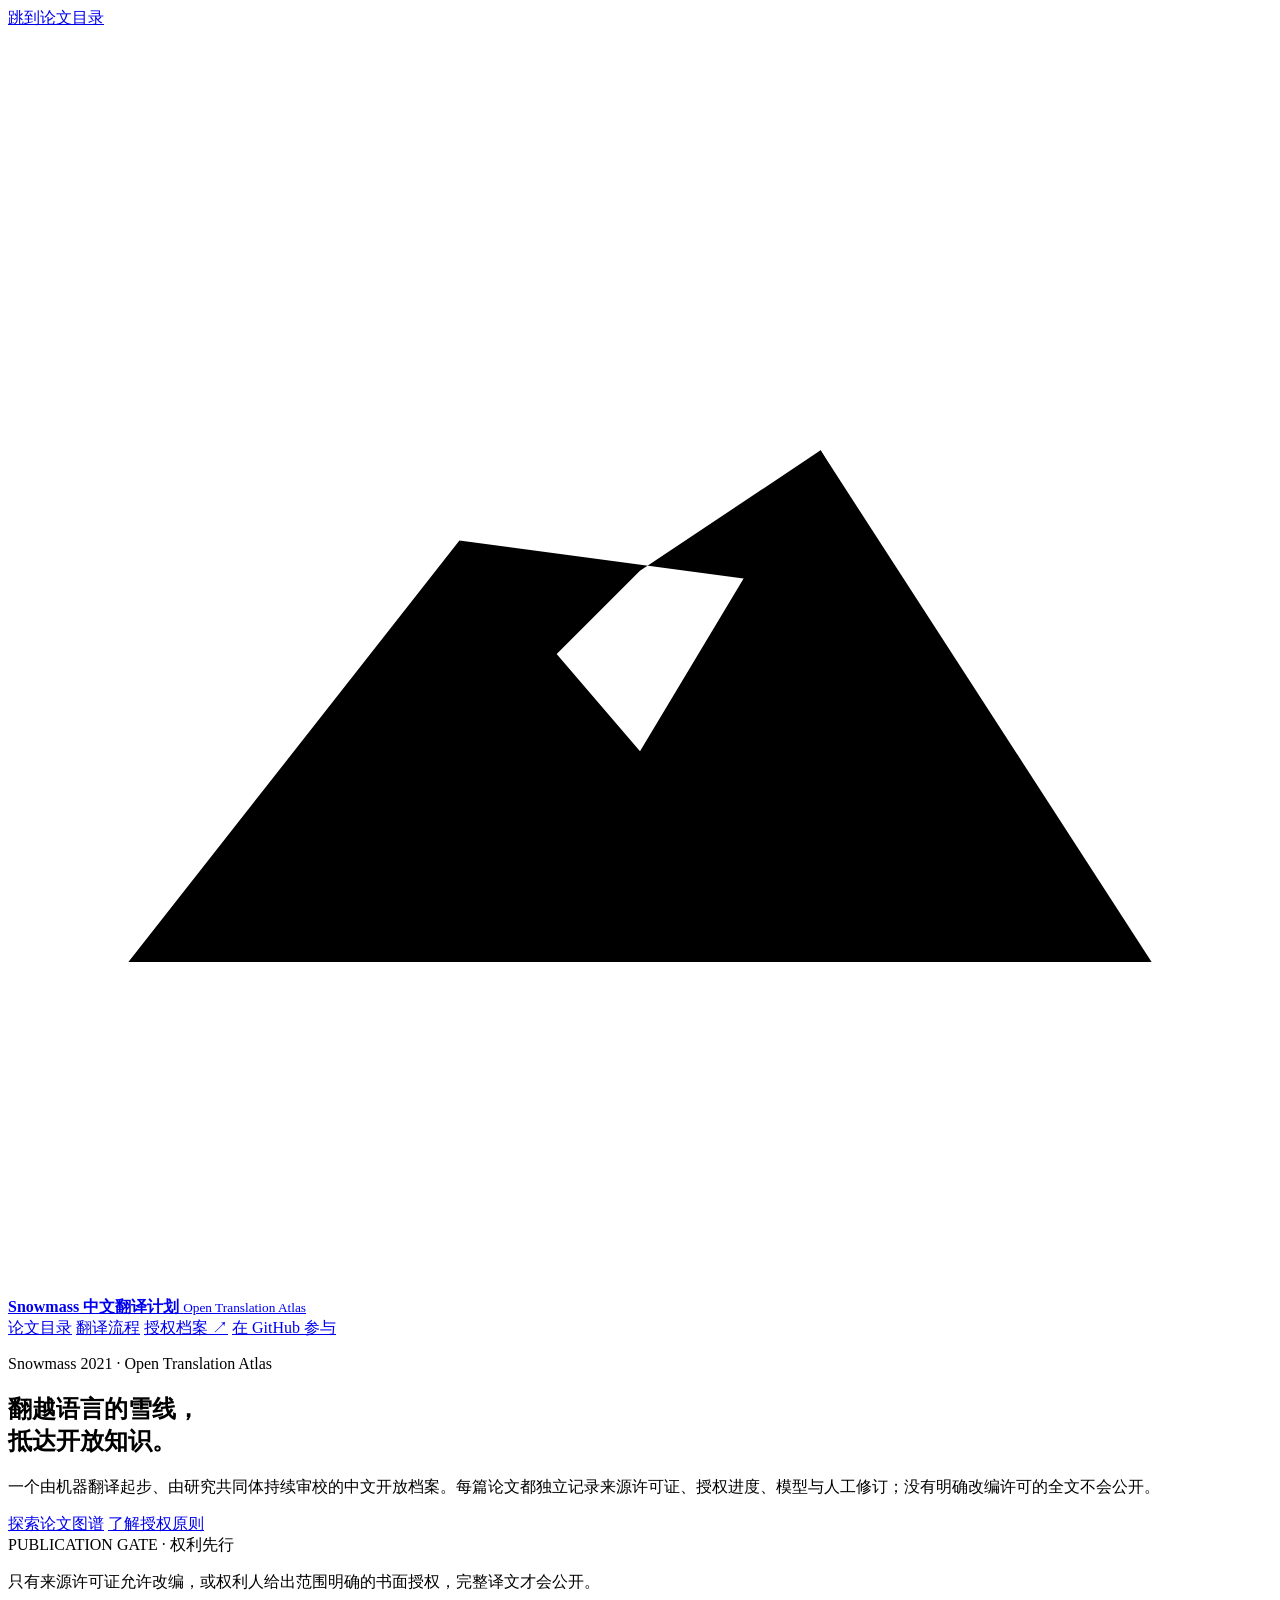
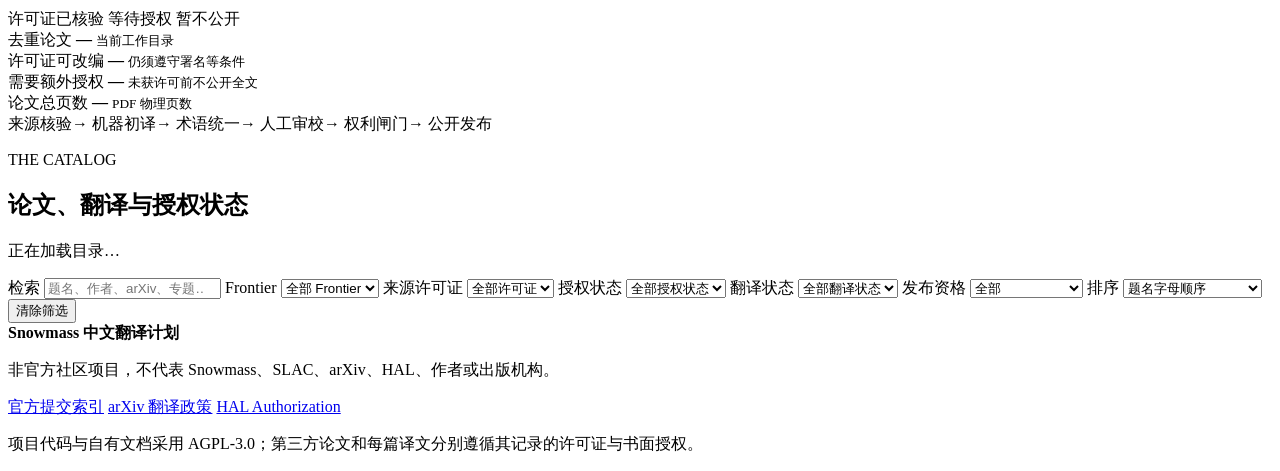
==== commit 63868be0: "Give published translations durable public homes The first Snowmass Chinese pilot now has a stable p" ====
--- a/site/index.html
+++ b/site/index.html
@@ -4,39 +4,34 @@
     <meta charset="utf-8">
     <meta name="viewport" content="width=device-width, initial-scale=1">
     <meta name="description" content="Snowmass 2021 白皮书中文翻译、来源许可证与授权进度的开放目录。">
-    <meta name="color-scheme" content="light dark">
+    <meta name="color-scheme" content="light">
     <meta property="og:type" content="website">
     <meta property="og:title" content="Snowmass 中文翻译计划">
     <meta property="og:description" content="541 篇 Snowmass 2021 白皮书的非官方中文翻译、来源许可与授权进度目录。">
     <meta property="og:url" content="https://snowmass-physics-cn.netlify.app/">
+    <link rel="canonical" href="https://snowmass-physics-cn.netlify.app/">
+    <link rel="icon" href="/favicon.svg" type="image/svg+xml">
     <title>Snowmass 中文翻译计划</title>
-    <link rel="icon" href="assets/snowmass-mountain.svg" type="image/svg+xml">
-    <script src="theme-init.js"></script>
-    <link rel="stylesheet" href="styles.css">
+    <link rel="stylesheet" href="/styles.css">
   </head>
   <body>
-    <a class="skip-link" href="#catalog" data-i18n="skipCatalog">跳到论文目录</a>
+    <a class="skip-link" href="#catalog">跳到论文目录</a>
 
     <header class="site-header">
-      <a class="brand" href="./" data-i18n-aria="brandHome" aria-label="Snowmass 中文翻译计划首页">
+      <a class="brand" href="/" aria-label="Snowmass 中文翻译计划首页">
         <span class="brand-mark" aria-hidden="true">
           <svg viewBox="0 0 42 42" focusable="false"><path d="M4 31 15 17l6 7 6-10 11 17H4Z"/><path d="m15 17 3 4 3-3 6-4 3 5"/></svg>
         </span>
         <span>
-          <strong data-i18n="brandName">Snowmass 中文翻译计划</strong>
+          <strong>Snowmass 中文翻译计划</strong>
           <small>Open Translation Atlas</small>
         </span>
       </a>
-      <nav data-i18n-aria="primaryNav" aria-label="主要导航">
-        <a href="#catalog" aria-current="page" data-i18n="navCatalog">论文目录</a>
-        <a href="progress/" data-i18n="navProgress">项目进展</a>
-        <a href="contributors/" data-i18n="navContributors">同行者</a>
-        <a href="guide/" data-i18n="navGuide">参与指南</a>
-        <a class="nav-cta" href="https://github.com/JunkaiWang-TheoPhy/Snowmass-Physics-CN" rel="noreferrer" data-i18n="navContribute">在 GitHub 参与</a>
-        <div class="view-controls">
-          <button type="button" class="view-toggle" id="language-toggle" aria-pressed="false">EN</button>
-          <button type="button" class="view-toggle" id="theme-toggle" aria-pressed="false"><span aria-hidden="true">◐</span><span id="theme-label">深色</span></button>
-        </div>
+      <nav aria-label="主要导航">
+        <a href="#catalog">论文目录</a>
+        <a href="#workflow">翻译流程</a>
+        <a href="https://github.com/JunkaiWang-TheoPhy/Snowmass-Physics-CN/blob/main/docs/RIGHTS_PROTOCOL.md" rel="noreferrer">授权档案 ↗</a>
+        <a class="nav-cta" href="https://github.com/JunkaiWang-TheoPhy/Snowmass-Physics-CN" rel="noreferrer">在 GitHub 参与</a>
       </nav>
     </header>
 
@@ -44,146 +39,126 @@
       <section class="hero hero-landscape" aria-labelledby="hero-title">
         <div class="hero-copy">
           <p class="eyebrow">Snowmass 2021 · Open Translation Atlas</p>
-          <h1 id="hero-title" data-i18n-html="heroTitle">翻越语言的雪线，<br>抵达开放知识。</h1>
-          <p class="hero-contact"><span data-i18n="contactLabel">项目联系：</span><a href="mailto:WangTheoPhys@outlook.com">WangTheoPhys@outlook.com</a></p>
-          <p class="hero-lede" data-i18n="heroLede">
+          <h1 id="hero-title">翻越语言的雪线，<br>抵达开放知识。</h1>
+          <p class="hero-lede">
             一个由机器翻译起步、由研究共同体持续审校的中文开放档案。每篇论文都独立记录来源许可证、授权进度、模型与人工修订；没有明确改编许可的全文不会公开。
           </p>
           <div class="hero-actions">
-            <a class="button button-primary" href="#catalog" data-i18n="heroExplore">探索论文图谱</a>
-            <a class="button button-secondary" href="https://github.com/JunkaiWang-TheoPhy/Snowmass-Physics-CN/blob/main/docs/RIGHTS_PROTOCOL.md" rel="noreferrer" data-i18n="heroRights">了解授权原则</a>
+            <a class="button button-primary" href="#catalog">探索论文图谱</a>
+            <a class="button button-secondary" href="https://github.com/JunkaiWang-TheoPhy/Snowmass-Physics-CN/blob/main/docs/RIGHTS_PROTOCOL.md" rel="noreferrer">了解授权原则</a>
           </div>
         </div>
 
-        <aside class="rights-principle" data-i18n-aria="gateAria" aria-label="发布闸门说明">
-          <span class="principle-index" data-i18n="gateLabel">PUBLICATION GATE · 权利先行</span>
-          <p data-i18n="gateText">只有来源许可证允许改编，或权利人给出范围明确的书面授权，完整译文才会公开。</p>
+        <aside class="rights-principle" aria-label="发布闸门说明">
+          <span class="principle-index">PUBLICATION GATE · 权利先行</span>
+          <p>只有来源许可证允许改编，或权利人给出范围明确的书面授权，完整译文才会公开。</p>
           <div class="signal-row">
-            <span><i class="signal signal-green"></i><span data-i18n="signalCleared">许可证已核验</span></span>
-            <span><i class="signal signal-amber"></i><span data-i18n="signalPending">等待授权</span></span>
-            <span><i class="signal signal-red"></i><span data-i18n="signalBlocked">暂不公开</span></span>
+            <span><i class="signal signal-green"></i>许可证已核验</span>
+            <span><i class="signal signal-amber"></i>等待授权</span>
+            <span><i class="signal signal-red"></i>暂不公开</span>
           </div>
         </aside>
       </section>
 
-      <section class="metrics" data-i18n-aria="metricsAria" aria-label="项目统计">
+      <section class="metrics" aria-label="项目统计">
         <article>
-          <span class="metric-label" data-i18n="metricPapers">去重论文</span>
+          <span class="metric-label">去重论文</span>
           <strong id="stat-catalog">—</strong>
-          <small data-i18n="metricPapersNote">当前工作目录</small>
+          <small>当前工作目录</small>
         </article>
         <article>
-          <span class="metric-label" data-i18n="metricCleared">许可证可改编</span>
+          <span class="metric-label">许可证可改编</span>
           <strong id="stat-cleared">—</strong>
-          <small data-i18n="metricClearedNote">仍须遵守署名等条件</small>
+          <small>仍须遵守署名等条件</small>
         </article>
         <article>
-          <span class="metric-label" data-i18n="metricPending">需要额外授权</span>
+          <span class="metric-label">需要额外授权</span>
           <strong id="stat-permission">—</strong>
-          <small data-i18n="metricPendingNote">未获许可前不公开全文</small>
+          <small>未获许可前不公开全文</small>
         </article>
         <article>
-          <span class="metric-label" data-i18n="metricPages">论文总页数</span>
+          <span class="metric-label">论文总页数</span>
           <strong id="stat-pages">—</strong>
-          <small data-i18n="metricPagesNote">PDF 物理页数</small>
+          <small>PDF 物理页数</small>
         </article>
       </section>
 
-      <nav class="frontier-nav" aria-label="Snowmass 十个研究前沿">
-        <div class="frontier-nav-heading">
-          <span class="eyebrow">10 OFFICIAL FRONTIERS</span>
-          <strong data-i18n="frontierBrowse">按 Snowmass 官方学科浏览</strong>
-        </div>
-        <div class="frontier-nav-grid">
-          <a href="?frontier=AF#catalog"><b>AF</b><span>加速器前沿</span></a>
-          <a href="?frontier=CEF#catalog"><b>CEF</b><span>社群参与前沿</span></a>
-          <a href="?frontier=CompF#catalog"><b>CompF</b><span>计算前沿</span></a>
-          <a href="?frontier=CF#catalog"><b>CF</b><span>宇宙前沿</span></a>
-          <a href="?frontier=EF#catalog"><b>EF</b><span>能量前沿</span></a>
-          <a href="?frontier=IF#catalog"><b>IF</b><span>仪器学前沿</span></a>
-          <a href="?frontier=NF#catalog"><b>NF</b><span>中微子前沿</span></a>
-          <a href="?frontier=RPF#catalog"><b>RPF</b><span>稀有过程与精密测量前沿</span></a>
-          <a href="?frontier=TF#catalog"><b>TF</b><span>理论前沿</span></a>
-          <a href="?frontier=UF#catalog"><b>UF</b><span>地下设施与基础设施前沿</span></a>
-        </div>
-      </nav>
-
-      <section class="protocol-strip" id="workflow" data-i18n-aria="workflowAria" aria-label="工作流">
-        <span data-i18n="workflowSource">来源核验</span><b aria-hidden="true">→</b>
-        <span data-i18n="workflowMachine">机器初译</span><b aria-hidden="true">→</b>
-        <span data-i18n="workflowTerms">术语统一</span><b aria-hidden="true">→</b>
-        <span data-i18n="workflowReview">人工审校</span><b aria-hidden="true">→</b>
-        <span data-i18n="workflowRights">权利闸门</span><b aria-hidden="true">→</b>
-        <span data-i18n="workflowPublish">公开发布</span>
+      <section class="protocol-strip" id="workflow" aria-label="工作流">
+        <span>来源核验</span><b aria-hidden="true">→</b>
+        <span>机器初译</span><b aria-hidden="true">→</b>
+        <span>术语统一</span><b aria-hidden="true">→</b>
+        <span>人工审校</span><b aria-hidden="true">→</b>
+        <span>权利闸门</span><b aria-hidden="true">→</b>
+        <span>公开发布</span>
       </section>
 
       <section class="catalog" id="catalog" aria-labelledby="catalog-title">
         <div class="section-heading">
           <div>
             <p class="eyebrow">THE CATALOG</p>
-            <h2 id="catalog-title" data-i18n="catalogTitle">论文、翻译与授权状态</h2>
+            <h2 id="catalog-title">论文、翻译与授权状态</h2>
           </div>
-          <p id="result-count" class="result-count" aria-live="polite" data-i18n="loadingCatalog">正在加载目录…</p>
+          <p id="result-count" class="result-count" aria-live="polite">正在加载目录…</p>
         </div>
 
         <form class="filters" id="filters" role="search">
           <label class="search-field">
-            <span data-i18n="filterSearch">检索</span>
-            <input id="search" name="q" type="search" autocomplete="off" placeholder="题名、作者、arXiv、专题…" data-i18n-placeholder="searchPlaceholder">
+            <span>检索</span>
+            <input id="search" name="q" type="search" autocomplete="off" placeholder="题名、作者、arXiv、专题…">
           </label>
           <label>
-            <span data-i18n="filterFrontier">Frontier</span>
+            <span>Frontier</span>
             <select id="frontier" name="frontier">
-              <option value="" data-i18n="allFrontiers">全部 Frontier</option>
+              <option value="">全部 Frontier</option>
             </select>
           </label>
           <label>
-            <span data-i18n="filterLicense">来源许可证</span>
+            <span>来源许可证</span>
             <select id="license" name="license">
-              <option value="" data-i18n="allLicenses">全部许可证</option>
+              <option value="">全部许可证</option>
             </select>
           </label>
           <label>
-            <span data-i18n="filterAuthorization">授权状态</span>
+            <span>授权状态</span>
             <select id="authorization" name="authorization">
-              <option value="" data-i18n="allAuthorization">全部授权状态</option>
-              <option value="license-cleared" data-i18n="authLicenseCleared">许可证已核验</option>
-              <option value="needs-permission" data-i18n="authNeedsPermission">需要额外授权</option>
-              <option value="contacted" data-i18n="authContacted">已联系</option>
-              <option value="response-pending" data-i18n="authResponsePending">等待回复</option>
-              <option value="permission-granted" data-i18n="authPermissionGranted">已获书面授权</option>
-              <option value="permission-denied" data-i18n="authPermissionDenied">未获授权</option>
+              <option value="">全部授权状态</option>
+              <option value="license-cleared">许可证已核验</option>
+              <option value="needs-permission">需要额外授权</option>
+              <option value="contacted">已联系</option>
+              <option value="response-pending">等待回复</option>
+              <option value="permission-granted">已获书面授权</option>
+              <option value="permission-denied">未获授权</option>
             </select>
           </label>
           <label>
-            <span data-i18n="filterTranslation">翻译状态</span>
+            <span>翻译状态</span>
             <select id="translation" name="translation">
-              <option value="" data-i18n="allTranslation">全部翻译状态</option>
-              <option value="not-started" data-i18n="translationNotStarted">尚未开始</option>
-              <option value="machine-draft" data-i18n="translationMachineDraft">机器初译</option>
-              <option value="human-review" data-i18n="translationHumanReview">人工审校</option>
-              <option value="published" data-i18n="translationPublished">已公开</option>
+              <option value="">全部翻译状态</option>
+              <option value="not-started">尚未开始</option>
+              <option value="machine-draft">机器初译</option>
+              <option value="human-review">人工审校</option>
+              <option value="published">已公开</option>
             </select>
           </label>
           <label>
-            <span data-i18n="filterPublication">发布资格</span>
+            <span>发布资格</span>
             <select id="publication" name="publication">
-              <option value="" data-i18n="allPublication">全部</option>
-              <option value="allowed" data-i18n="publicationAllowed">具备发布基础</option>
-              <option value="blocked" data-i18n="publicationBlocked">暂不可公开全文</option>
+              <option value="">全部</option>
+              <option value="allowed">具备发布基础</option>
+              <option value="blocked">暂不可公开全文</option>
             </select>
           </label>
           <label>
-            <span data-i18n="filterSort">排序</span>
+            <span>排序</span>
             <select id="sort" name="sort">
-              <option value="title" data-i18n="sortTitle">题名字母顺序</option>
-              <option value="citations" data-i18n="sortCitations">引用数从高到低</option>
-              <option value="impact" data-i18n="sortImpact">影响力代理从高到低</option>
-              <option value="pages" data-i18n="sortPages">篇幅从长到短</option>
-              <option value="year" data-i18n="sortYear">年份从新到旧</option>
+              <option value="title">题名字母顺序</option>
+              <option value="citations">引用数从高到低</option>
+              <option value="impact">影响力代理从高到低</option>
+              <option value="pages">篇幅从长到短</option>
+              <option value="year">年份从新到旧</option>
             </select>
           </label>
-          <button class="reset-button" id="reset-filters" type="reset" data-i18n="resetFilters">清除筛选</button>
+          <button class="reset-button" id="reset-filters" type="reset">清除筛选</button>
         </form>
 
         <div id="paper-grid" class="paper-grid" aria-live="polite"></div>
@@ -195,19 +170,18 @@
 
     <footer>
       <div>
-        <strong data-i18n="brandName">Snowmass 中文翻译计划</strong>
-        <p data-i18n="footerDisclaimer">非官方社区项目，不代表 Snowmass、SLAC、arXiv、HAL、作者或出版机构。</p>
+        <strong>Snowmass 中文翻译计划</strong>
+        <p>非官方社区项目，不代表 Snowmass、SLAC、arXiv、HAL、作者或出版机构。</p>
       </div>
       <div class="footer-links">
-        <a href="https://github.com/JunkaiWang-TheoPhy/Snowmass-Physics-CN/blob/main/docs/RIGHTS_PROTOCOL.md" rel="noreferrer" data-i18n="navRights">授权档案 ↗</a>
-        <a href="https://atlaswww.hep.anl.gov/snowmass21/doku.php?id=submissions:start" rel="noreferrer" data-i18n="footerOfficial">官方提交索引</a>
-        <a href="https://info.arxiv.org/help/translations.html" rel="noreferrer" data-i18n="footerArxiv">arXiv 翻译政策</a>
+        <a href="https://atlaswww.hep.anl.gov/snowmass21/doku.php?id=submissions:start" rel="noreferrer">官方提交索引</a>
+        <a href="https://info.arxiv.org/help/translations.html" rel="noreferrer">arXiv 翻译政策</a>
         <a href="https://about.hal.science/en/hal-authorisation-v1/" rel="noreferrer">HAL Authorization</a>
       </div>
-      <p class="footer-fineprint" data-i18n="footerLicense">项目代码与自有文档采用 AGPL-3.0；第三方论文和每篇译文分别遵循其记录的许可证与书面授权。</p>
+      <p class="footer-fineprint">项目代码与自有文档采用 AGPL-3.0；第三方论文和每篇译文分别遵循其记录的许可证与书面授权。</p>
     </footer>
 
-    <noscript data-i18n="noscript">本目录需要 JavaScript 才能加载 541 篇论文的筛选与详情。</noscript>
-    <script type="module" src="app.js"></script>
+    <noscript>本目录需要 JavaScript 才能加载 541 篇论文的筛选与详情。</noscript>
+    <script type="module" src="/app.js"></script>
   </body>
 </html>
